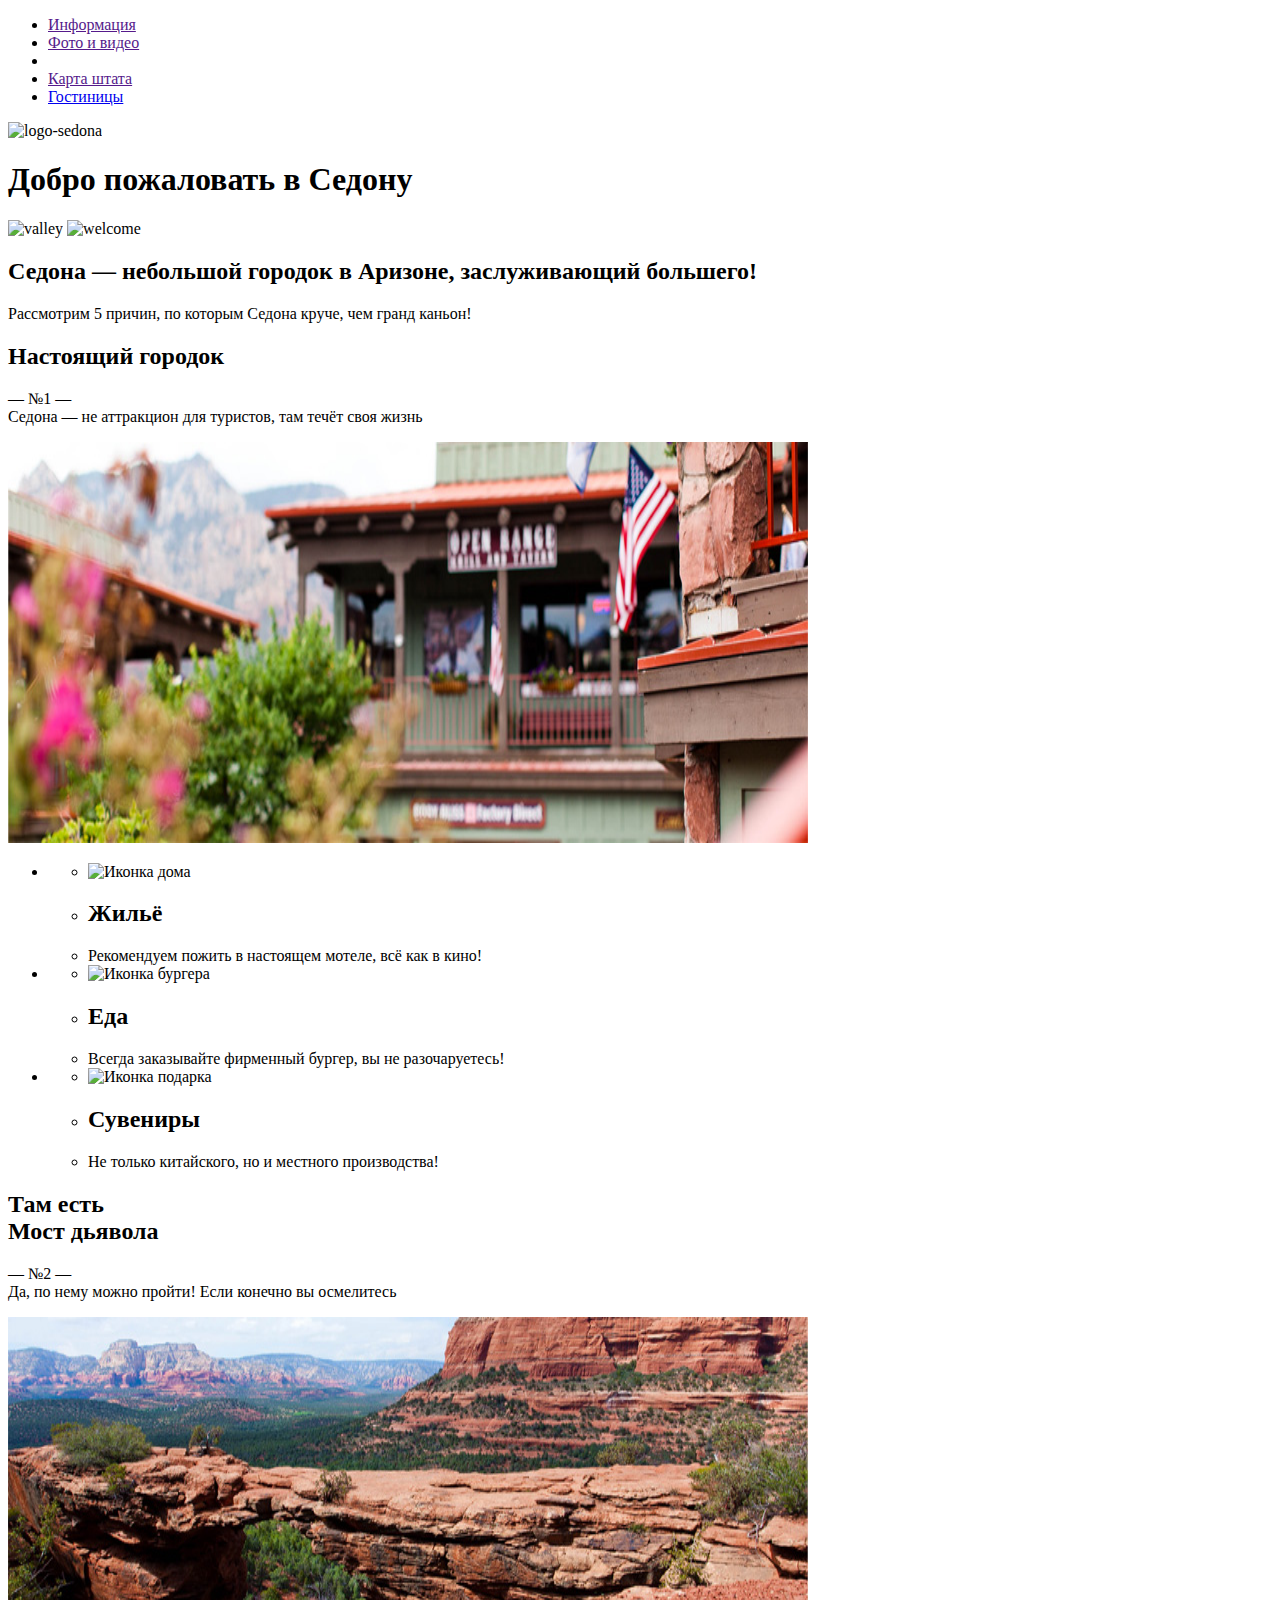
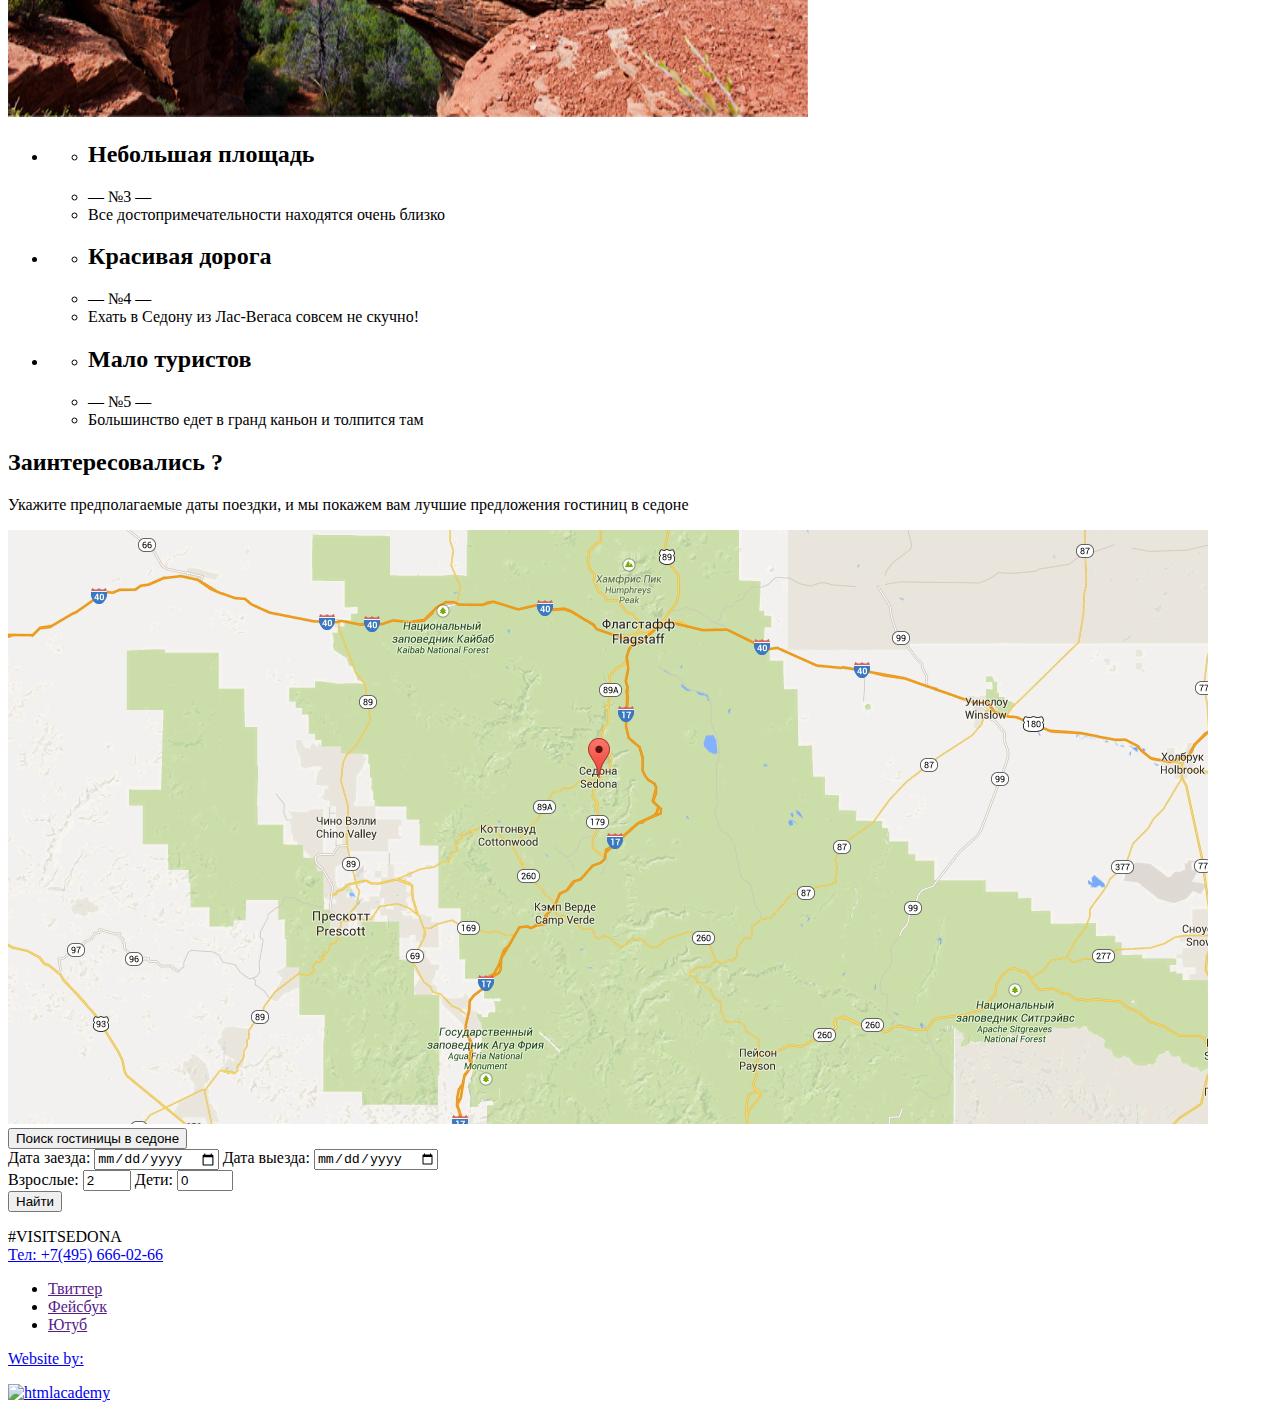
==== index.html @ b586bae4 "Update index.html" ====
<!DOCTYPE html>
<html lang="ru">

<head>
    <meta charset="utf-8">
    <link href="https://fonts.googleapis.com/css?family=PT+Sans&display=swap" rel="stylesheet">
    <title>HTML Academy: Седона</title>
</head>

<body>
    <header>
        <nav class="header-menu">
            <ul>
                <li class="menu-item" title="Главная страница"><a href="">Информация</a></li>
                <li class="menu-item" title="Обзоры гостиниц и города"><a href="">Фото и видео</a></li>
                <li class="menu-item empty-center"></li>
                <li class="menu-item" title="Посмотреть на карте"><a href="">Карта штата</a></li>
                <li class="menu-item" title="Выбрать гостиницу"><a href="hotels.html">Гостиницы</a></li>
            </ul>
            <img class="logo" src="https://via.placeholder.com/140x72" width="140" height="72" alt="logo-sedona">
        </nav>
    </header>

    <main>
        <h1 class="visually-hidden">Добро пожаловать в Седону</h1>
        <div class="block-valley">
            <img src="https://via.placeholder.com/1200x800" width="1200" height="800" alt="valley">
            <img src="https://via.placeholder.com/459x353" width="459" height="353" alt="welcome">

            <div class="causes-header">
                <h2>Седона — небольшой городок в Аризоне, заслуживающий большего!</h2>
                <p class="min-description">Рассмотрим 5 причин, по которым Седона круче, чем гранд каньон!</p>
            </div>
        </div>

        <section class="cause__first">
            <div class="block-cause">
                <h2>Настоящий городок</h2>
                <p>— №1 — <br>
                    Седона — не аттракцион для туристов, там течёт своя жизнь</p>
            </div>

            <img src="img/real-city.jpg" width="800" height="401" alt="Седона – пустынный город в американском штате Аризона вблизи Флагстаффа, окруженный скальными останцами красного цвета, каньоном с крутыми стенами и сосновыми лесами.">
            <ul class="block__little-things">
                <li>
                    <ul>
                        <li class="house-ico"><img src="https://via.placeholder.com/75x72" alt="Иконка дома"></li>
                        <li class="blt-header">
                            <h2>Жильё</h2>
                        </li>
                        <li class="tiny-grey">Рекомендуем пожить в настоящем мотеле, всё как в кино!</li>
                    </ul>
                </li>
                <li>
                    <ul>
                        <li class="burger-ico"><img src="https://via.placeholder.com/74x70" alt="Иконка бургера"></li>
                        <li class="blt-header">
                            <h2>Еда</h2>
                        </li>
                        <li class="tiny-grey">Всегда заказывайте фирменный бургер, вы не разочаруетесь!</li>
                    </ul>
                </li>
                <li>
                    <ul>
                        <li class="gift-ico"><img src="https://via.placeholder.com/64x76" alt="Иконка подарка"></li>
                        <li class="blt-header">
                            <h2>Сувениры</h2>
                        </li>
                        <li class="tiny-grey">Не только китайского, но и местного производства!</li>
                    </ul>
                </li>
            </ul>
        </section>

        <section class="cause__second">
            <div class="blt">
                <h2>Там есть<br> Мост дьявола</h2>
                <p>— №2 — <br>
                    Да, по нему можно пройти! Если конечно вы осмелитесь</p>
            </div>

            <img src="img/bridge-of-a-devil.jpg" width="800" height="400" alt="Уникальный мост над скалами сотворенный самой природой">
            <ul class="block__little-things">
                <li>
                    <ul>
                        <li>
                            <h2>Небольшая площадь</h2>
                        </li>
                        <li class="blt-header">— №3 —</li>
                        <li>Все достопримечательности находятся очень близко</li>
                    </ul>
                </li>
                <li>
                    <ul>
                        <li>
                            <h2>Красивая дорога</h2>
                        </li>
                        <li class="blt-header">— №4 —</li>
                        <li>Ехать в Седону из Лас-Вегаса совсем не скучно!</li>
                    </ul>
                </li>
                <li>
                    <ul>
                        <li>
                            <h2>Мало туристов</h2>
                        </li>
                        <li class="blt-header">— №5 —</li>
                        <li>Большинство едет в гранд каньон и толпится там</li>
                    </ul>
                </li>
            </ul>
        </section>

        <section>
            <h2>Заинтересовались ?</h2>
            <p class="min-description">Укажите предполагаемые даты поездки, и мы покажем вам лучшие предложения гостиниц в седоне</p>
            <img src="img/map.png" width="1200" height="594" alt="Седона на карте Аризоны">

            <div class="modal search-hotel">
                <button type="button" class="modal-window-button">Поиск гостиницы в седоне</button>
                <form action="hotels.html" method="get">
                    <div>
                        <label for="sign-in-date">Дата заезда:</label>
                        <input type="date" required name="sign-in-date" id="sign-in-date">
                        <label for="sign-out-date">Дата выезда:</label>
                        <input type="date" required name="sign-out-date" id="sign-out-date">
                    </div>
                    <div>
                        <label for="adult-count">Взрослые:</label>
                        <input type="number" required value="2" min="1" max="2" step="1" name="adult-count" id="adult-count">
                        <label for="child-count">Дети:</label>
                        <input type="number" value="0" min="0" max="10" step="1" name="child-count" id="child-count">
                    </div>
                    <input class="search-button" type="submit" value="Найти">
                </form>
            </div>
        </section>
    </main>

    <footer>
        <p class="contacts">
            #VISITSEDONA <br>
            <a href="tel:+74956660266">Тел: +7(495) 666-02-66</a>
        </p>

        <div class="social">
            <ul>
                <li class="social-icon"><a href="">Твиттер</a></li>
                <li class="social-icon"><a href="">Фейсбук</a></li>
                <li class="social-icon"><a href="">Ютуб</a></li>
            </ul>
        </div>

        <div class="copyright">
            <a href="https://htmlacademy.ru">
                <p>Website by:</p>
                <img class="logo-htmlacademy" src="https://via.placeholder.com/115x41" width="115" height="41" alt="htmlacademy">
            </a>
        </div>
    </footer>
</body>

</html>
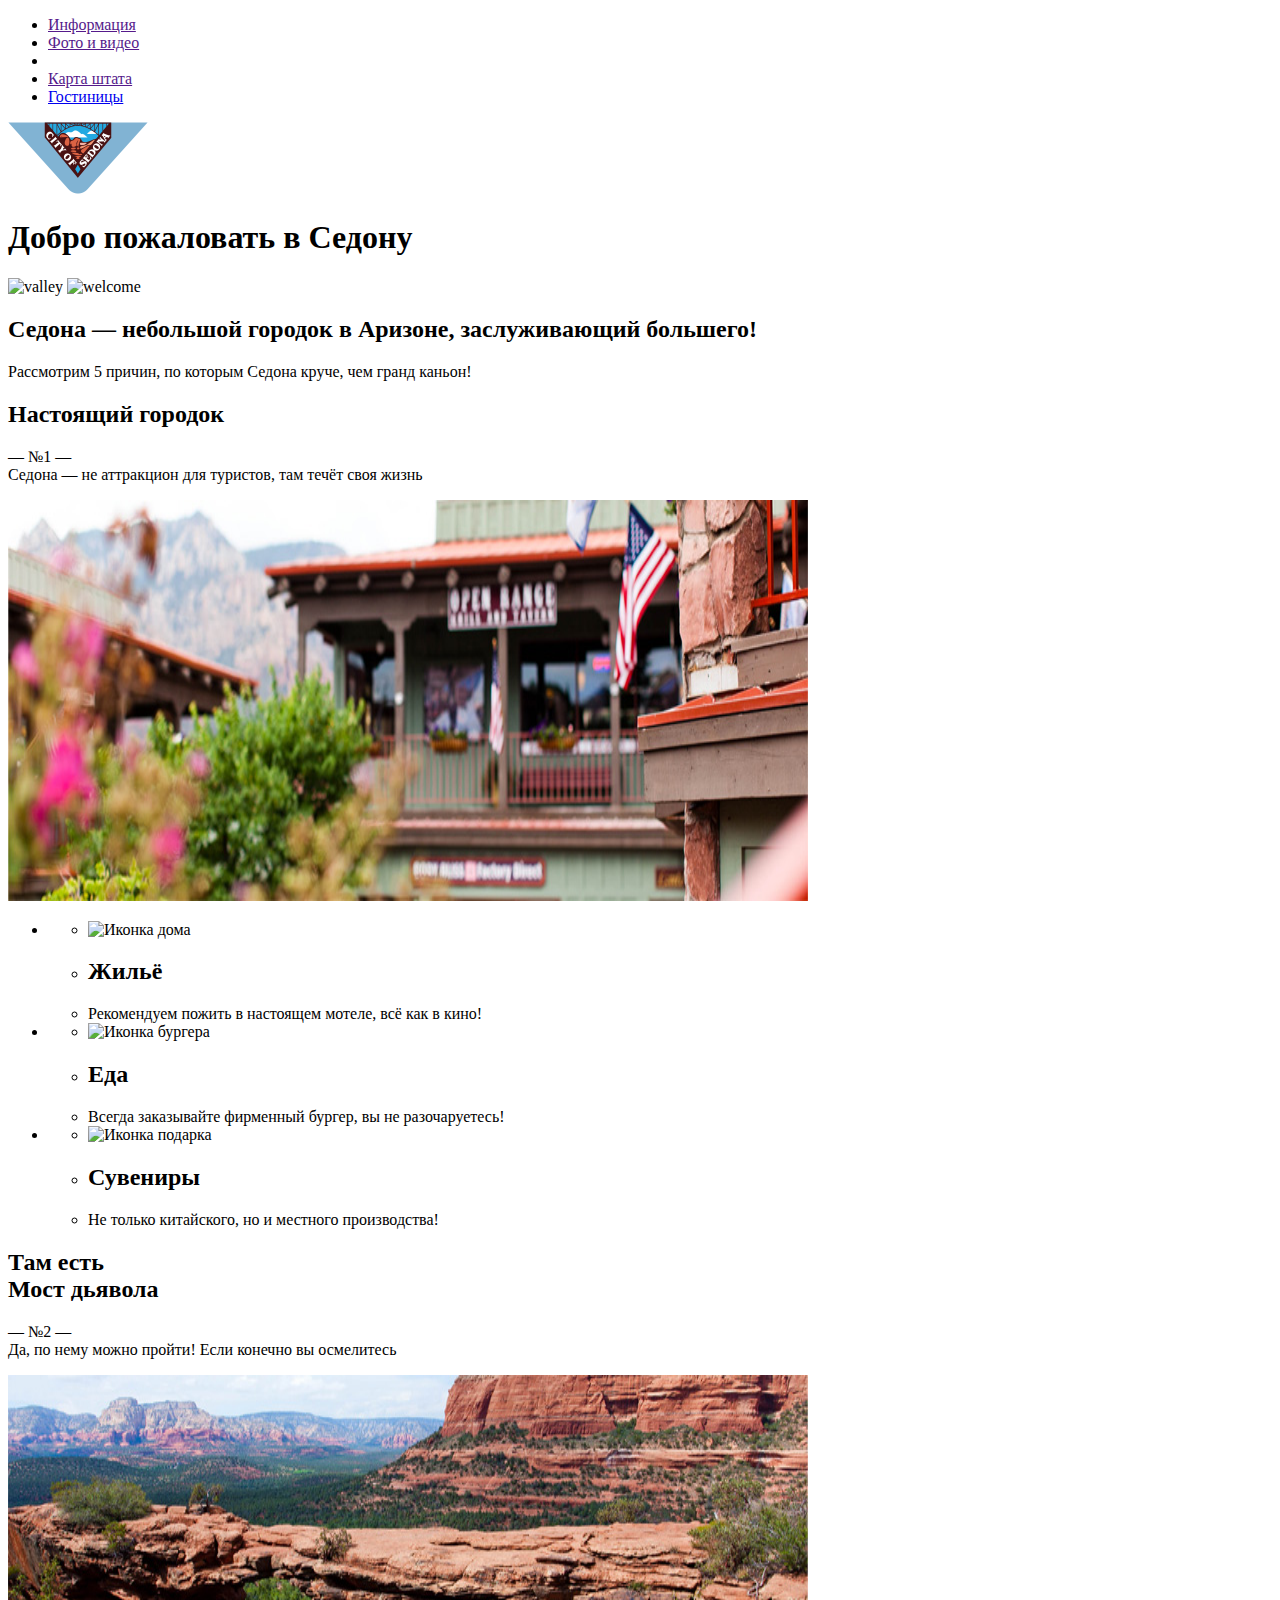
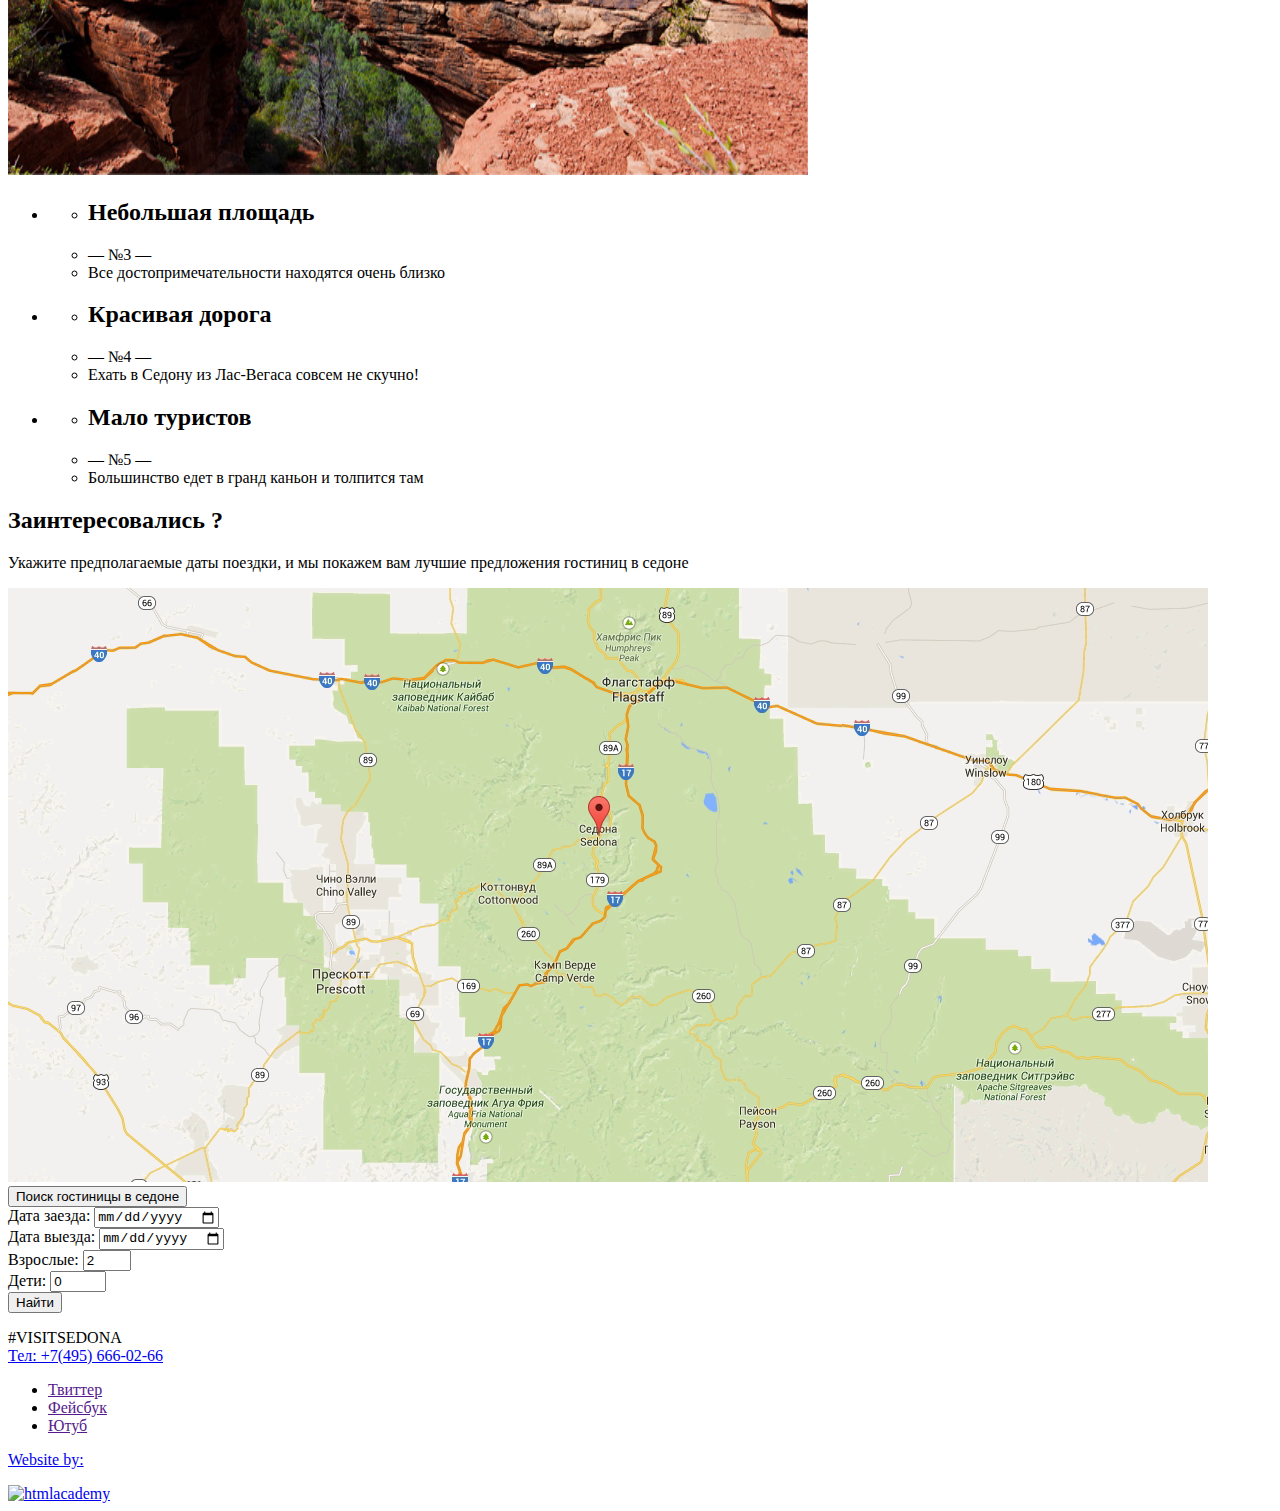
==== commit 91dced7a: "2" ====
--- a/index.html
+++ b/index.html
@@ -9,15 +9,15 @@
 
 <body>
     <header>
-        <nav class="header-menu">
-            <ul>
+        <nav class="top-menu">
+            <ul class="top-menu__items">
                 <li class="menu-item" title="Главная страница"><a href="">Информация</a></li>
                 <li class="menu-item" title="Обзоры гостиниц и города"><a href="">Фото и видео</a></li>
                 <li class="menu-item empty-center"></li>
                 <li class="menu-item" title="Посмотреть на карте"><a href="">Карта штата</a></li>
                 <li class="menu-item" title="Выбрать гостиницу"><a href="hotels.html">Гостиницы</a></li>
             </ul>
-            <img class="logo" src="https://via.placeholder.com/140x72" width="140" height="72" alt="logo-sedona">
+            <img class="logo" src="img/logo.png" width="140" height="72" alt="logo-sedona">
         </nav>
     </header>
 
@@ -28,7 +28,7 @@
             <img src="https://via.placeholder.com/459x353" width="459" height="353" alt="welcome">
 
             <div class="causes-header">
-                <h2>Седона — небольшой городок в Аризоне, заслуживающий большего!</h2>
+                <h2 class="blt-header">Седона — небольшой городок в Аризоне, заслуживающий большего!</h2>
                 <p class="min-description">Рассмотрим 5 причин, по которым Седона круче, чем гранд каньон!</p>
             </div>
         </div>
@@ -38,74 +38,74 @@
                 <h2>Настоящий городок</h2>
                 <p>— №1 — <br>
                     Седона — не аттракцион для туристов, там течёт своя жизнь</p>
+                <img src="img/real-city.jpg" width="800" height="401" alt="Седона – пустынный город в американском штате Аризона вблизи Флагстаффа, окруженный скальными останцами красного цвета, каньоном с крутыми стенами и сосновыми лесами.">
             </div>
 
-            <img src="img/real-city.jpg" width="800" height="401" alt="Седона – пустынный город в американском штате Аризона вблизи Флагстаффа, окруженный скальными останцами красного цвета, каньоном с крутыми стенами и сосновыми лесами.">
             <ul class="block__little-things">
-                <li>
-                    <ul>
+                <li class="little-things-wrap">
+                    <ul class="little-things-item">
                         <li class="house-ico"><img src="https://via.placeholder.com/75x72" alt="Иконка дома"></li>
-                        <li class="blt-header">
-                            <h2>Жильё</h2>
+                        <li class="little-things-header">
+                            <h2 class="blt-header">Жильё</h2>
                         </li>
-                        <li class="tiny-grey">Рекомендуем пожить в настоящем мотеле, всё как в кино!</li>
+                        <li class="min-description">Рекомендуем пожить в настоящем мотеле, всё как в кино!</li>
                     </ul>
                 </li>
-                <li>
-                    <ul>
+                <li class="little-things-wrap">
+                    <ul class="little-things-item">
                         <li class="burger-ico"><img src="https://via.placeholder.com/74x70" alt="Иконка бургера"></li>
-                        <li class="blt-header">
-                            <h2>Еда</h2>
+                        <li class="little-things-header">
+                            <h2 class="blt-header">Еда</h2>
                         </li>
-                        <li class="tiny-grey">Всегда заказывайте фирменный бургер, вы не разочаруетесь!</li>
+                        <li class="min-description">Всегда заказывайте фирменный бургер, вы не разочаруетесь!</li>
                     </ul>
                 </li>
-                <li>
-                    <ul>
+                <li class="little-things-wrap">
+                    <ul class="little-things-item">
                         <li class="gift-ico"><img src="https://via.placeholder.com/64x76" alt="Иконка подарка"></li>
-                        <li class="blt-header">
-                            <h2>Сувениры</h2>
+                        <li class="little-things-header">
+                            <h2 class="blt-header">Сувениры</h2>
                         </li>
-                        <li class="tiny-grey">Не только китайского, но и местного производства!</li>
+                        <li class="min-description">Не только китайского, но и местного производства!</li>
                     </ul>
                 </li>
             </ul>
         </section>
 
         <section class="cause__second">
-            <div class="blt">
+            <div class="block-cause">
                 <h2>Там есть<br> Мост дьявола</h2>
                 <p>— №2 — <br>
                     Да, по нему можно пройти! Если конечно вы осмелитесь</p>
+                <img src="img/bridge-of-a-devil.jpg" width="800" height="400" alt="Уникальный мост над скалами сотворенный самой природой">
             </div>
 
-            <img src="img/bridge-of-a-devil.jpg" width="800" height="400" alt="Уникальный мост над скалами сотворенный самой природой">
             <ul class="block__little-things">
-                <li>
-                    <ul>
-                        <li>
-                            <h2>Небольшая площадь</h2>
+                <li class="little-things-wrap">
+                    <ul class="little-things-item">
+                        <li class="little-things-header">
+                            <h2 class="blt-header">Небольшая площадь</h2>
                         </li>
-                        <li class="blt-header">— №3 —</li>
-                        <li>Все достопримечательности находятся очень близко</li>
+                        <li class="min-description">— №3 —</li>
+                        <li class="min-description">Все достопримечательности находятся очень близко</li>
                     </ul>
                 </li>
-                <li>
-                    <ul>
-                        <li>
-                            <h2>Красивая дорога</h2>
+                <li class="little-things-wrap">
+                    <ul class="little-things-item">
+                        <li class="little-things-header">
+                            <h2 class="blt-header">Красивая дорога</h2>
                         </li>
-                        <li class="blt-header">— №4 —</li>
-                        <li>Ехать в Седону из Лас-Вегаса совсем не скучно!</li>
+                        <li class="min-description">— №4 —</li>
+                        <li class="min-description">Ехать в Седону из Лас-Вегаса совсем не скучно!</li>
                     </ul>
                 </li>
-                <li>
-                    <ul>
-                        <li>
-                            <h2>Мало туристов</h2>
+                <li class="little-things-wrap">
+                    <ul class="little-things-item">
+                        <li class="little-things-header">
+                            <h2 class="blt-header">Мало туристов</h2>
                         </li>
-                        <li class="blt-header">— №5 —</li>
-                        <li>Большинство едет в гранд каньон и толпится там</li>
+                        <li class="min-description">— №5 —</li>
+                        <li class="min-description">Большинство едет в гранд каньон и толпится там</li>
                     </ul>
                 </li>
             </ul>
@@ -119,19 +119,27 @@
             <div class="modal search-hotel">
                 <button type="button" class="modal-window-button">Поиск гостиницы в седоне</button>
                 <form action="hotels.html" method="get">
-                    <div>
-                        <label for="sign-in-date">Дата заезда:</label>
-                        <input type="date" required name="sign-in-date" id="sign-in-date">
-                        <label for="sign-out-date">Дата выезда:</label>
-                        <input type="date" required name="sign-out-date" id="sign-out-date">
+                    <div class="date">
+                        <div class="date__sign-in">
+                            <label for="sign-in-date">Дата заезда:</label>
+                            <input type="date" required name="sign-in-date" id="sign-in-date">
+                        </div>
+                        <div class="date__sign-out">
+                            <label for="sign-out-date">Дата выезда:</label>
+                            <input type="date" required name="sign-out-date" id="sign-out-date">
+                        </div>
                     </div>
-                    <div>
-                        <label for="adult-count">Взрослые:</label>
-                        <input type="number" required value="2" min="1" max="2" step="1" name="adult-count" id="adult-count">
-                        <label for="child-count">Дети:</label>
-                        <input type="number" value="0" min="0" max="10" step="1" name="child-count" id="child-count">
+                    <div class="count-person">
+                        <div class="person__adult">
+                            <label for="adult-count">Взрослые:</label>
+                            <input type="number" required value="2" min="1" max="2" step="1" name="adult-count" id="adult-count">
+                        </div>
+                        <div class="person__child">
+                            <label for="child-count">Дети:</label>
+                            <input type="number" value="0" min="0" max="10" step="1" name="child-count" id="child-count">
+                        </div>
                     </div>
-                    <input class="search-button" type="submit" value="Найти">
+                    <button class="search-button" type="submit">Найти</button>
                 </form>
             </div>
         </section>
@@ -144,7 +152,7 @@
         </p>
 
         <div class="social">
-            <ul>
+            <ul class="social-wrap">
                 <li class="social-icon"><a href="">Твиттер</a></li>
                 <li class="social-icon"><a href="">Фейсбук</a></li>
                 <li class="social-icon"><a href="">Ютуб</a></li>
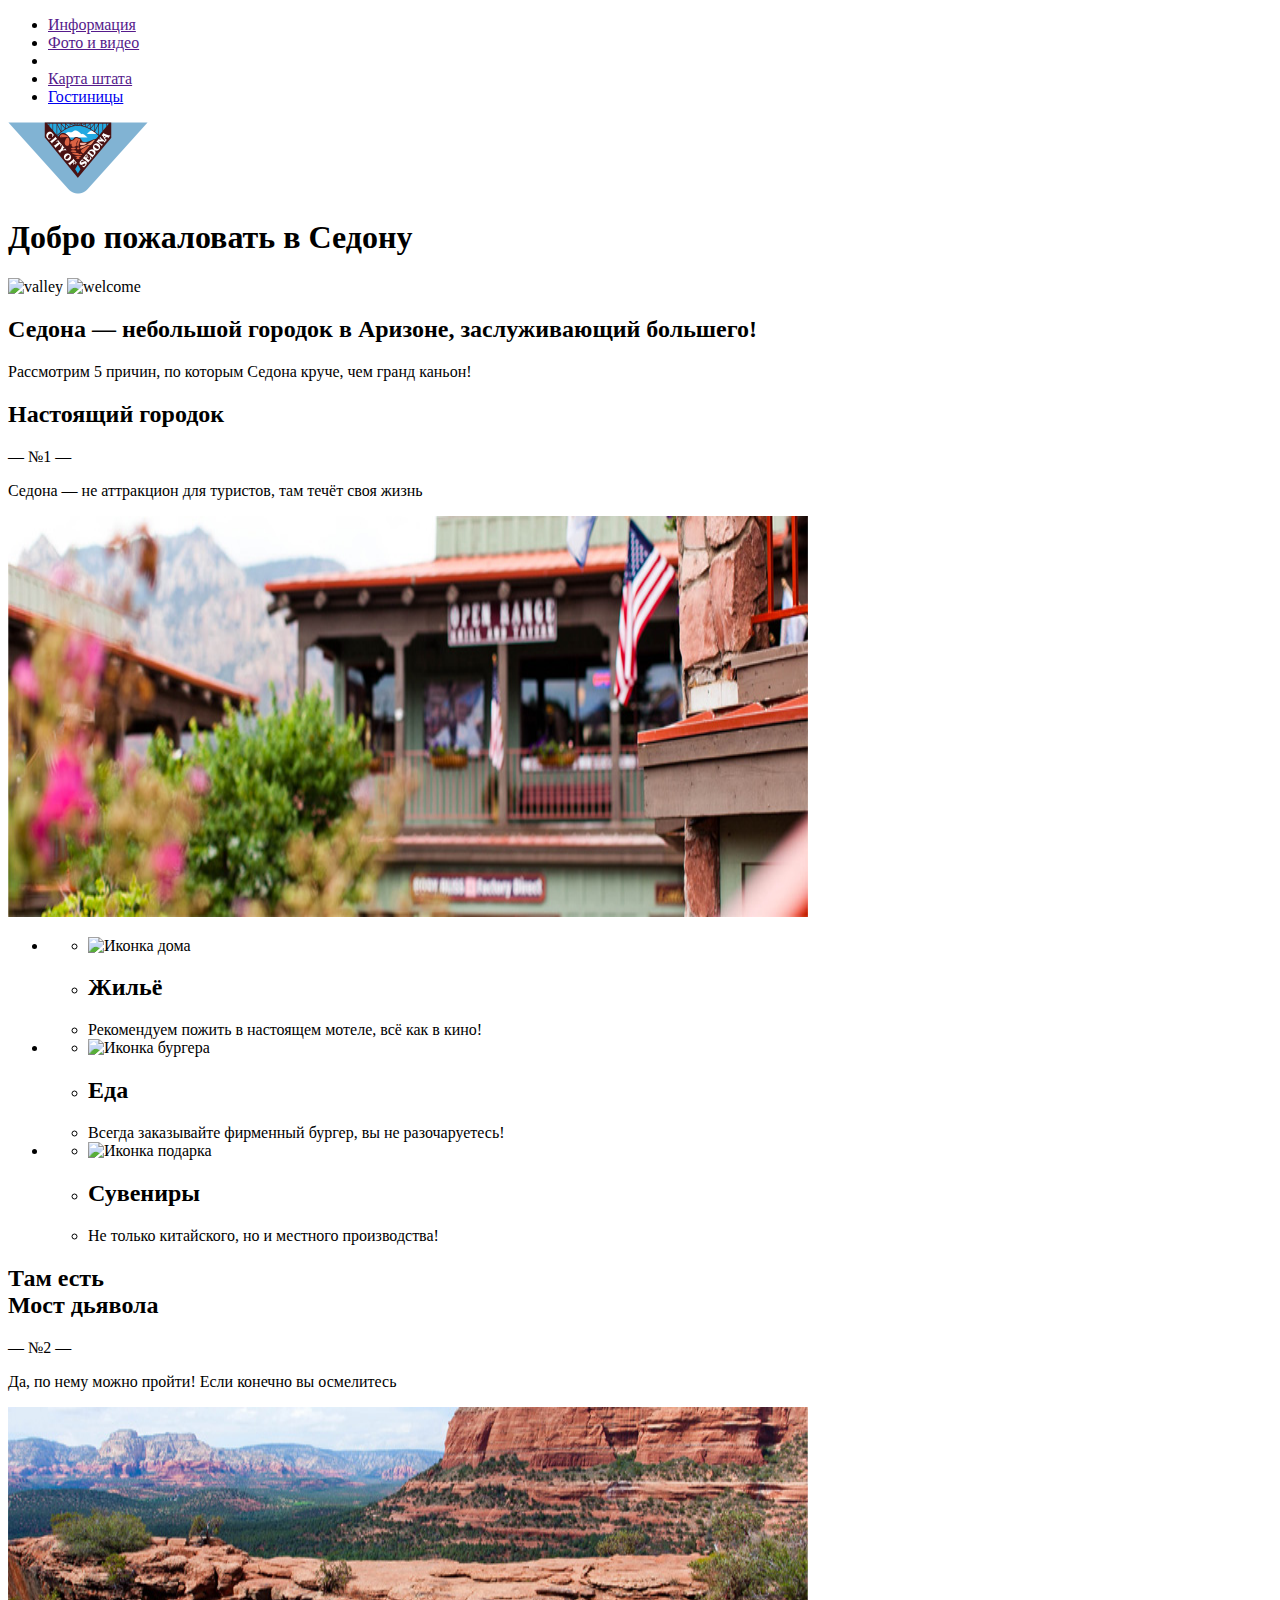
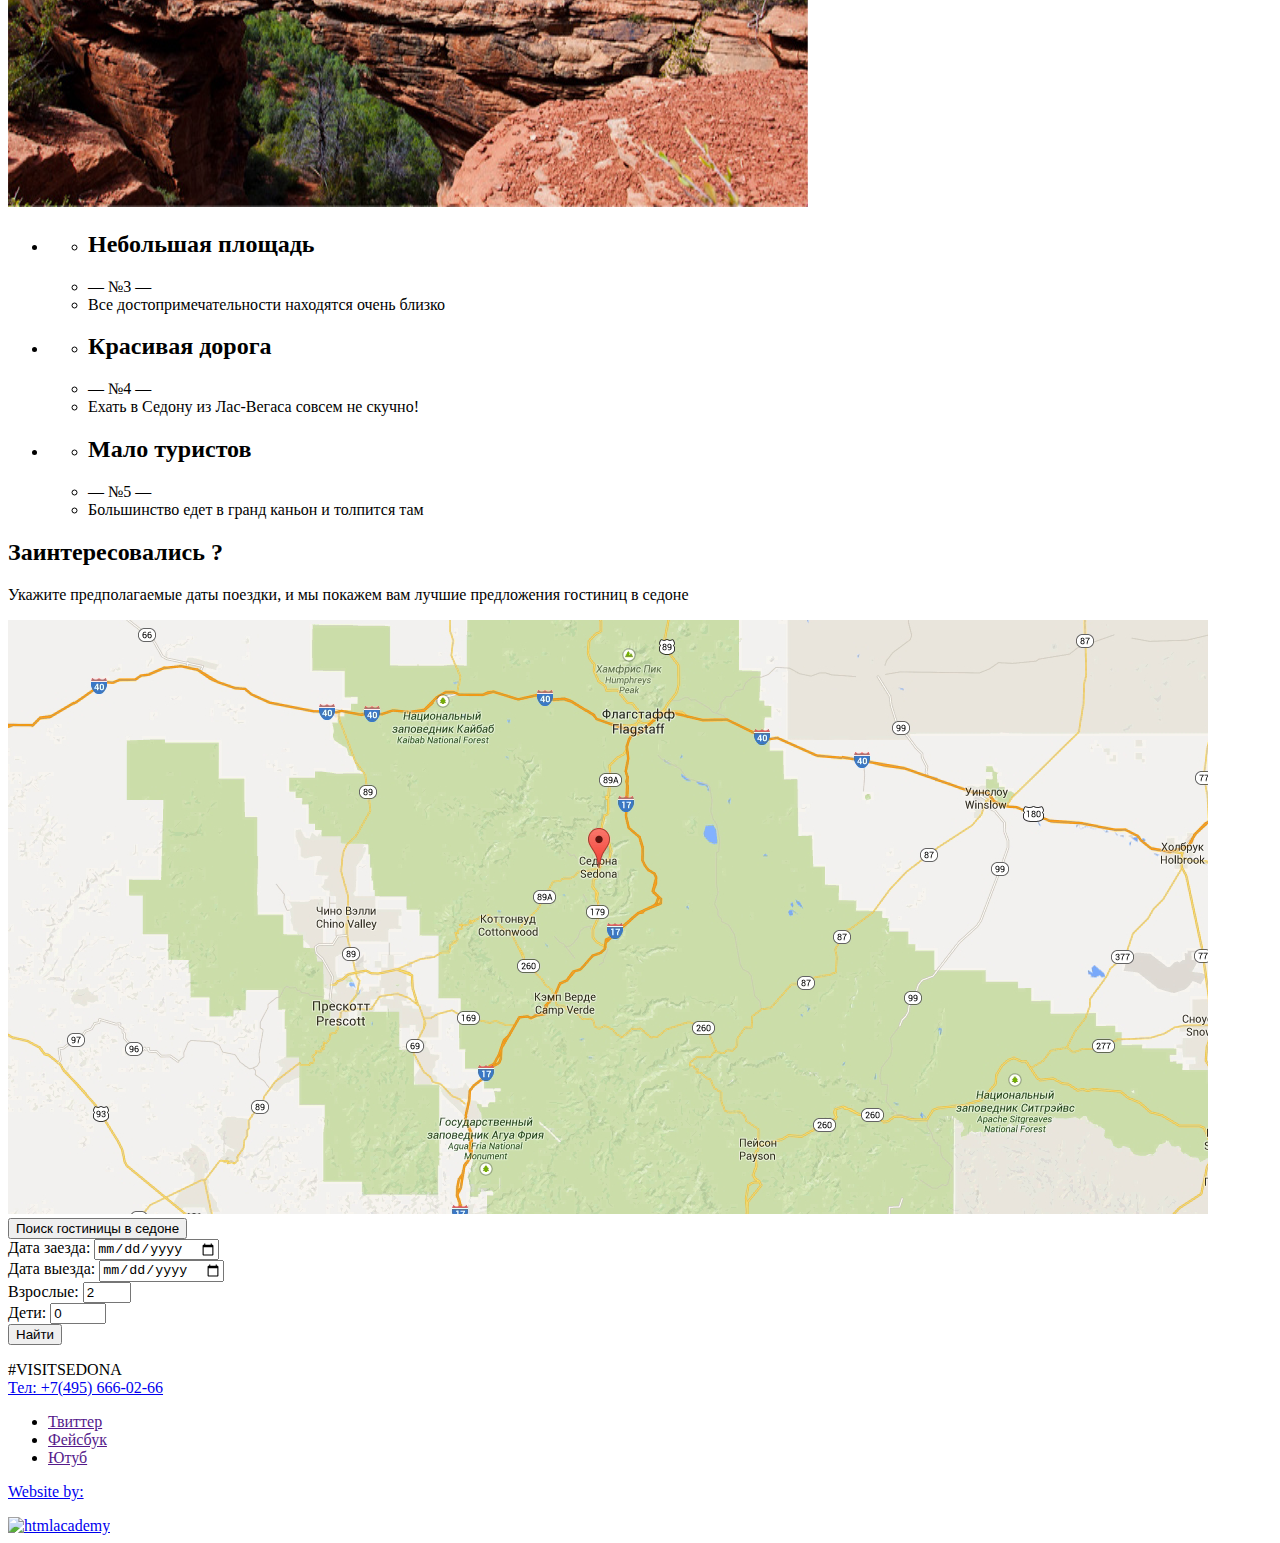
==== commit b88ceee8: "Update index.html" ====
--- a/index.html
+++ b/index.html
@@ -36,8 +36,8 @@
         <section class="cause__first">
             <div class="block-cause">
                 <h2>Настоящий городок</h2>
-                <p>— №1 — <br>
-                    Седона — не аттракцион для туристов, там течёт своя жизнь</p>
+                <span>— №1 —</span>
+                <p>Седона — не аттракцион для туристов, там течёт своя жизнь</p>
                 <img src="img/real-city.jpg" width="800" height="401" alt="Седона – пустынный город в американском штате Аризона вблизи Флагстаффа, окруженный скальными останцами красного цвета, каньоном с крутыми стенами и сосновыми лесами.">
             </div>
 
@@ -75,8 +75,8 @@
         <section class="cause__second">
             <div class="block-cause">
                 <h2>Там есть<br> Мост дьявола</h2>
-                <p>— №2 — <br>
-                    Да, по нему можно пройти! Если конечно вы осмелитесь</p>
+                <span>— №2 —</span>
+                <p>Да, по нему можно пройти! Если конечно вы осмелитесь</p>
                 <img src="img/bridge-of-a-devil.jpg" width="800" height="400" alt="Уникальный мост над скалами сотворенный самой природой">
             </div>
 
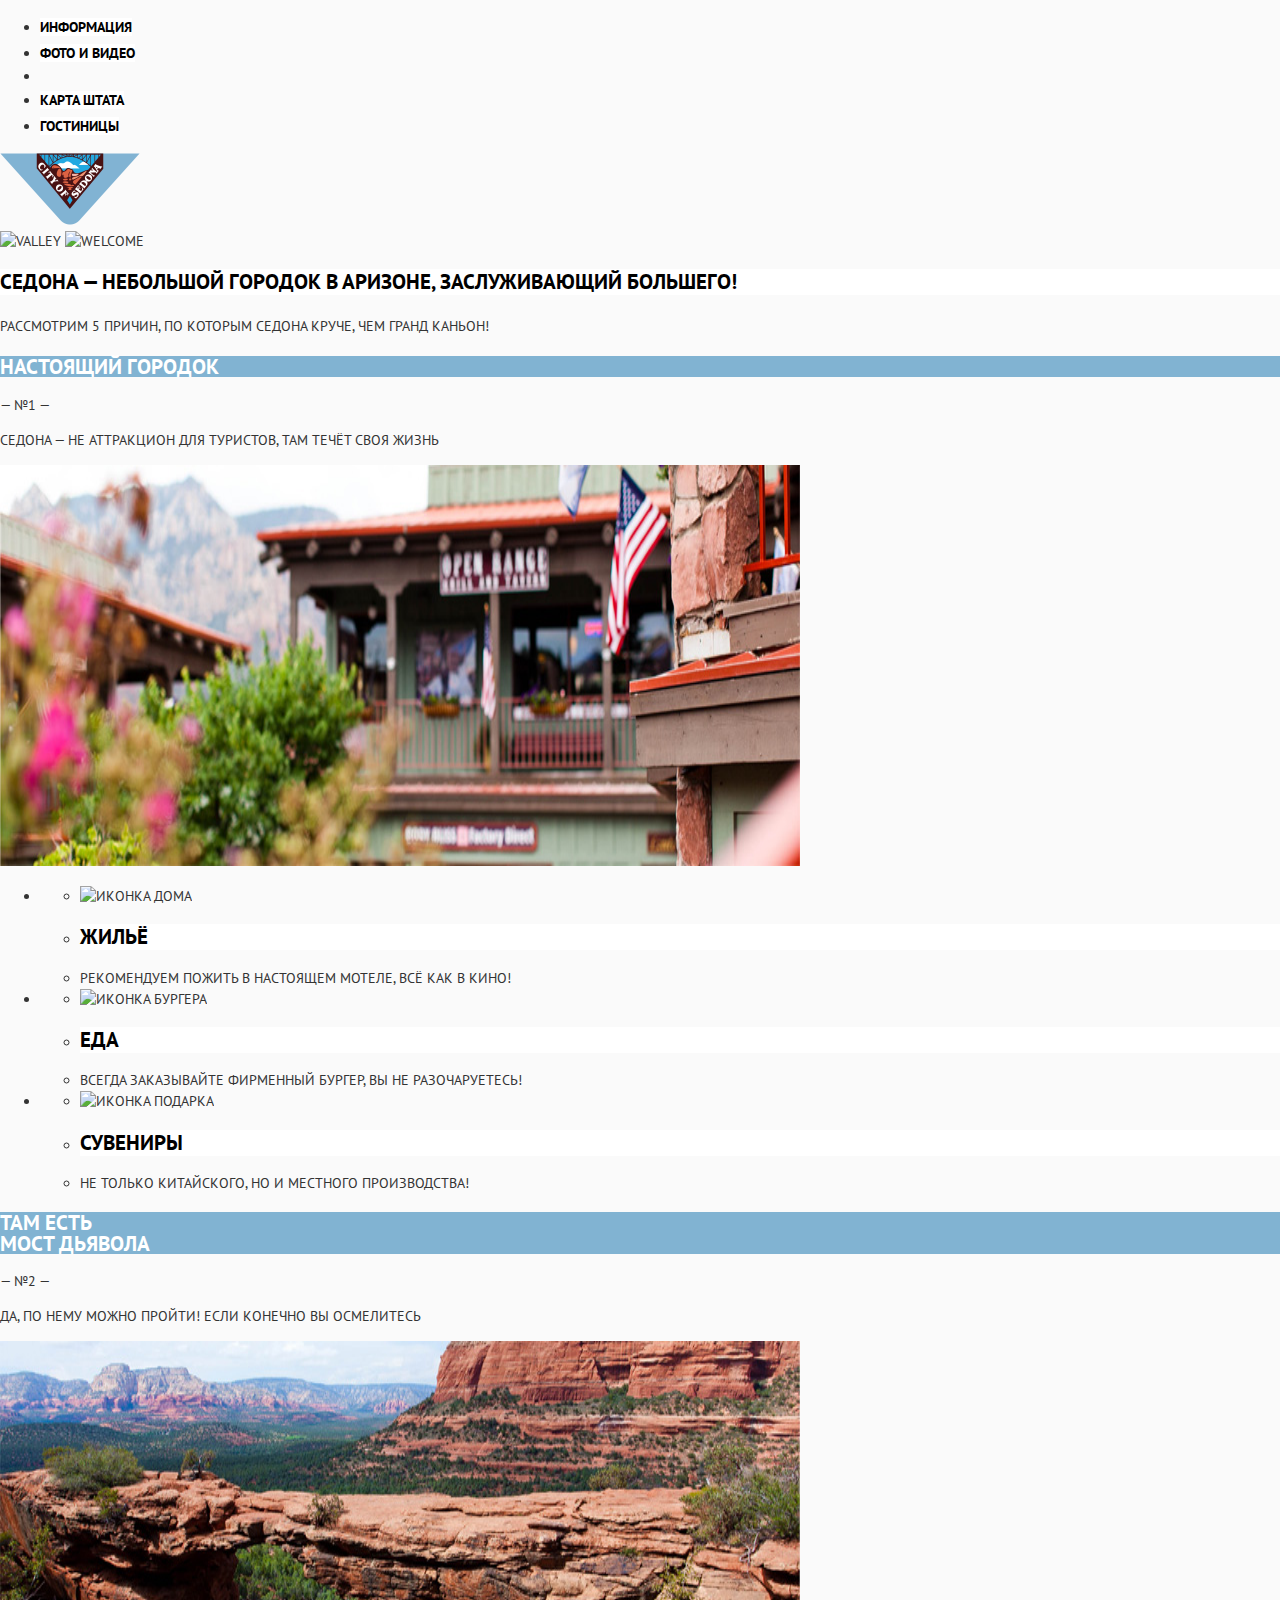
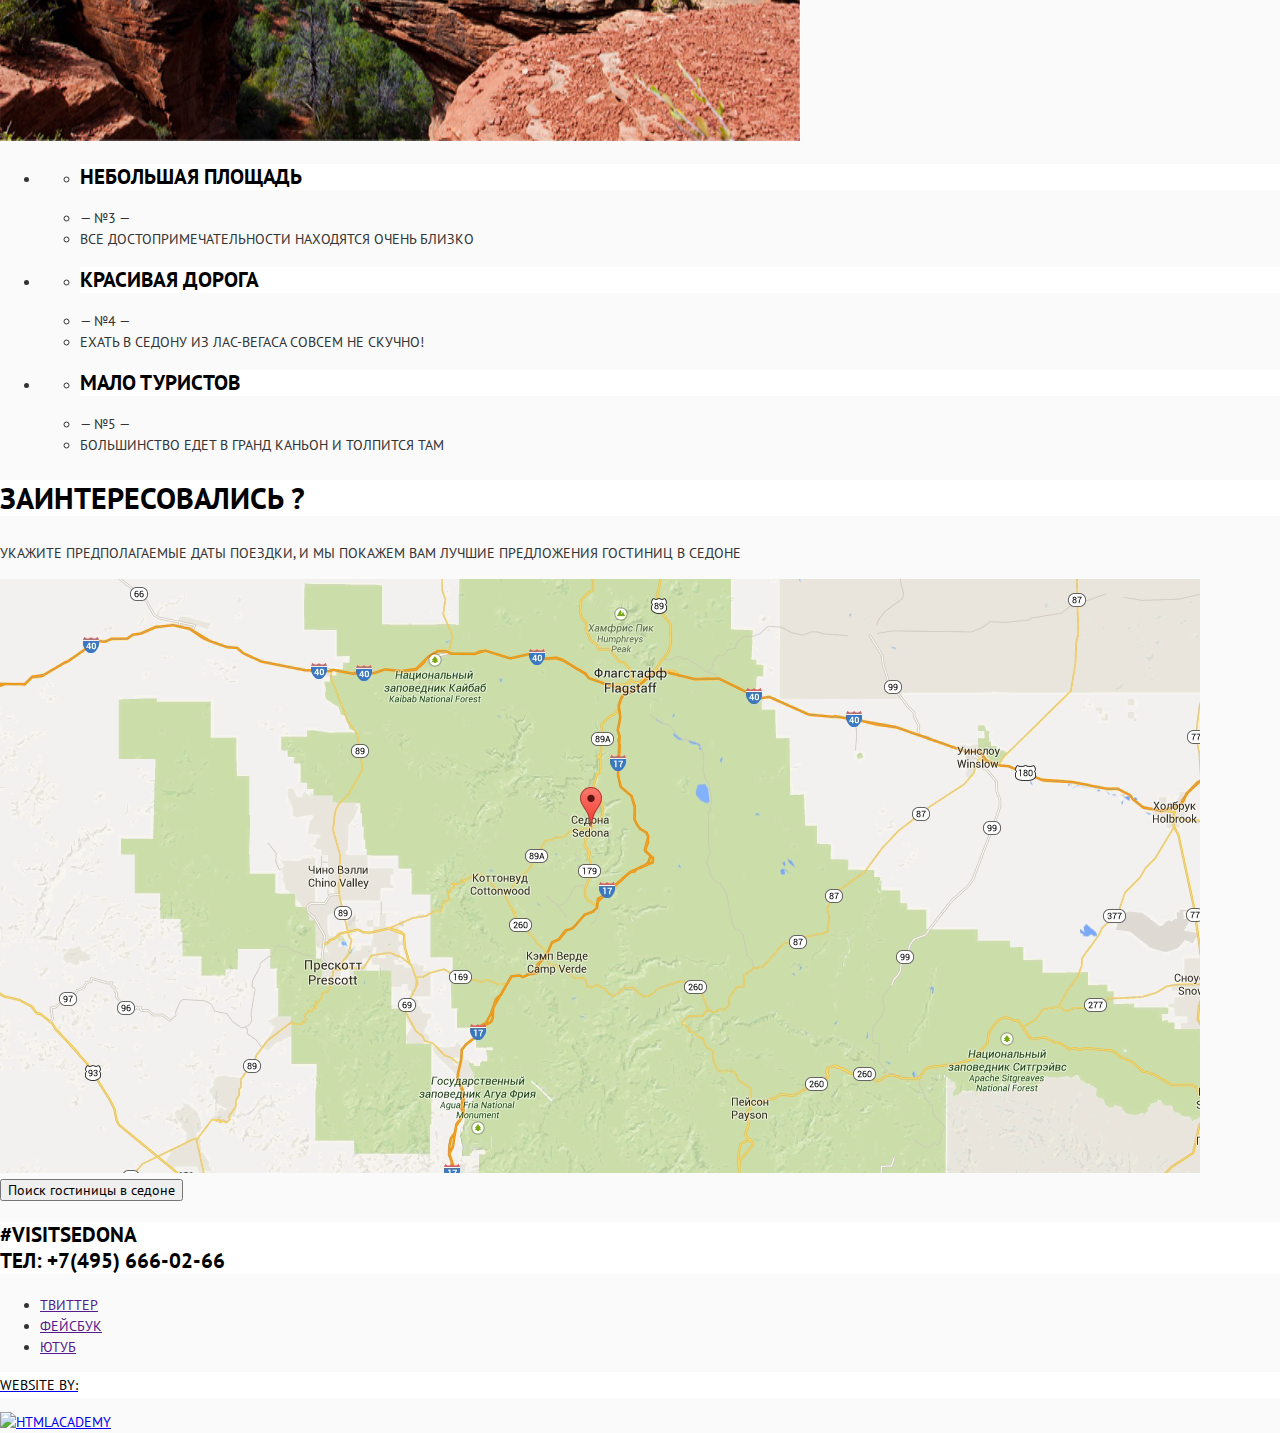
==== commit 8955d69b: "123" ====
--- a/index.html
+++ b/index.html
@@ -3,7 +3,9 @@
 
 <head>
     <meta charset="utf-8">
-    <link href="https://fonts.googleapis.com/css?family=PT+Sans&display=swap" rel="stylesheet">
+    <link rel="stylesheet" href="css/normalize.css">
+    <link rel="stylesheet" href="css/style.css">
+    <link href="https://fonts.googleapis.com/css?family=PT+Sans:400,700&display=swap&subset=cyrillic" rel="stylesheet">
     <title>HTML Academy: Седона</title>
 </head>
 
@@ -112,13 +114,13 @@
         </section>
 
         <section>
-            <h2>Заинтересовались ?</h2>
-            <p class="min-description">Укажите предполагаемые даты поездки, и мы покажем вам лучшие предложения гостиниц в седоне</p>
+            <h2 class="offer">Заинтересовались ?</h2>
+            <p class="offer-description">Укажите предполагаемые даты поездки, и мы покажем вам лучшие предложения гостиниц в седоне</p>
             <img src="img/map.png" width="1200" height="594" alt="Седона на карте Аризоны">
 
             <div class="modal search-hotel">
                 <button type="button" class="modal-window-button">Поиск гостиницы в седоне</button>
-                <form action="hotels.html" method="get">
+                <form class="visually-hidden" action="hotels.html" method="get">
                     <div class="date">
                         <div class="date__sign-in">
                             <label for="sign-in-date">Дата заезда:</label>
--- a/css/style.css
+++ b/css/style.css
@@ -0,0 +1,159 @@
+html {
+    background: ;
+    background-color: #fafafa;
+    color: #333333;
+    text-transform: uppercase;
+    font-weight: 400;
+    font-size: 14px;
+    font-family: 'PT Sans', sans-serif;
+    line-height: 21px;
+}
+
+.visually-hidden {
+    display: none;
+}
+
+/*----------------кнопки на странице hotel--------------------*/
+.button-more {
+    padding: 7px 17px;
+    background-color: #81b3d2;
+    color: #ffffff;
+    text-decoration: none;
+    font-weight: 700;
+}
+
+.button-reserve {
+    padding: 8px 17px;
+    border: none;
+    background-color: #766357;
+    color: #ffffff;
+    text-transform: uppercase;
+    font-weight: 700;
+    cursor: pointer;
+}
+
+.button-reserve:focus {
+    outline: none;
+}
+
+/*иконки сортироки up-down*/
+.arrow {
+    border: none;
+    background-color: transparent;
+    cursor: pointer;
+}
+
+.arrow:focus {
+    outline: none;
+}
+
+.rating-text {
+    display: inline-block;
+    padding: 6px 14px;
+    background-color: #f2f2f2;
+    color: #666666;
+}
+
+.star {
+    display: inline-block;
+    padding: 5px;
+    width: 18px;
+    height: 17px;
+}
+/*---------------------top menu--------------------*/
+.menu-item a {
+    background-color: #ffffff;
+    color: #000000;
+    text-decoration: none;
+    font-weight: 700;
+    line-height: 26px;
+}
+/*-------------------форма с настройкой поиска-------------------------*/
+.options {
+    background-color: #81b3d2;
+    color: #ffffff;
+}
+
+.options h3 {
+    font-weight: 700;
+    font-size: 16px;
+}
+
+/*--------------------hotels.html found block--------------------*/
+.result {
+    background-color: #ffffff;
+    font-weight: 400;
+    font-size: 12px;
+    line-height: 18px;
+}
+
+.result b {
+    color: #000000;
+}
+
+.result .current-sort {
+    color: #81b3d2;
+}
+
+.result .type-sort a {
+    border-bottom: 1px dotted #81b3d2;
+    color: rgba(0, 0, 0, 0.3);
+    text-decoration: none;
+}
+
+.result li {
+    display: inline-block;
+}
+
+/*------------Black Bold Header---------------*/
+.blt-header {
+    background-color: #ffffff;
+    color: #000000;
+    font-weight: 700;
+    font-size: 21px;
+    line-height: 26px;
+}
+
+.causes-header .min-description {
+    line-height: 26px;
+}
+
+/*----------------Blue block with white text--------------------*/
+.block-cause h2 {
+    background-color: #81b3d2;
+    color: #ffffff;
+    font-size: 21px;
+}
+
+/*-----------------offer--------------------*/
+.offer {
+    background-color: #ffffff;
+    color: #000000;
+    font-weight: 700;
+    font-size: 30px;
+    line-height: 36px;
+}
+
+.offer-description {
+    line-height: 24px;
+}
+
+/*---------------footer------------------*/
+.contacts {
+    background-color: #ffffff;
+    color: #000000;
+    font-weight: 700;
+    font-size: 21px;
+    line-height: 26px;
+}
+
+.contacts a {
+    color: #000000;
+    text-decoration: none;
+}
+
+.copyright p {
+    background-color: #ffffff;
+    color: #000000;
+    line-height: 26px;
+}
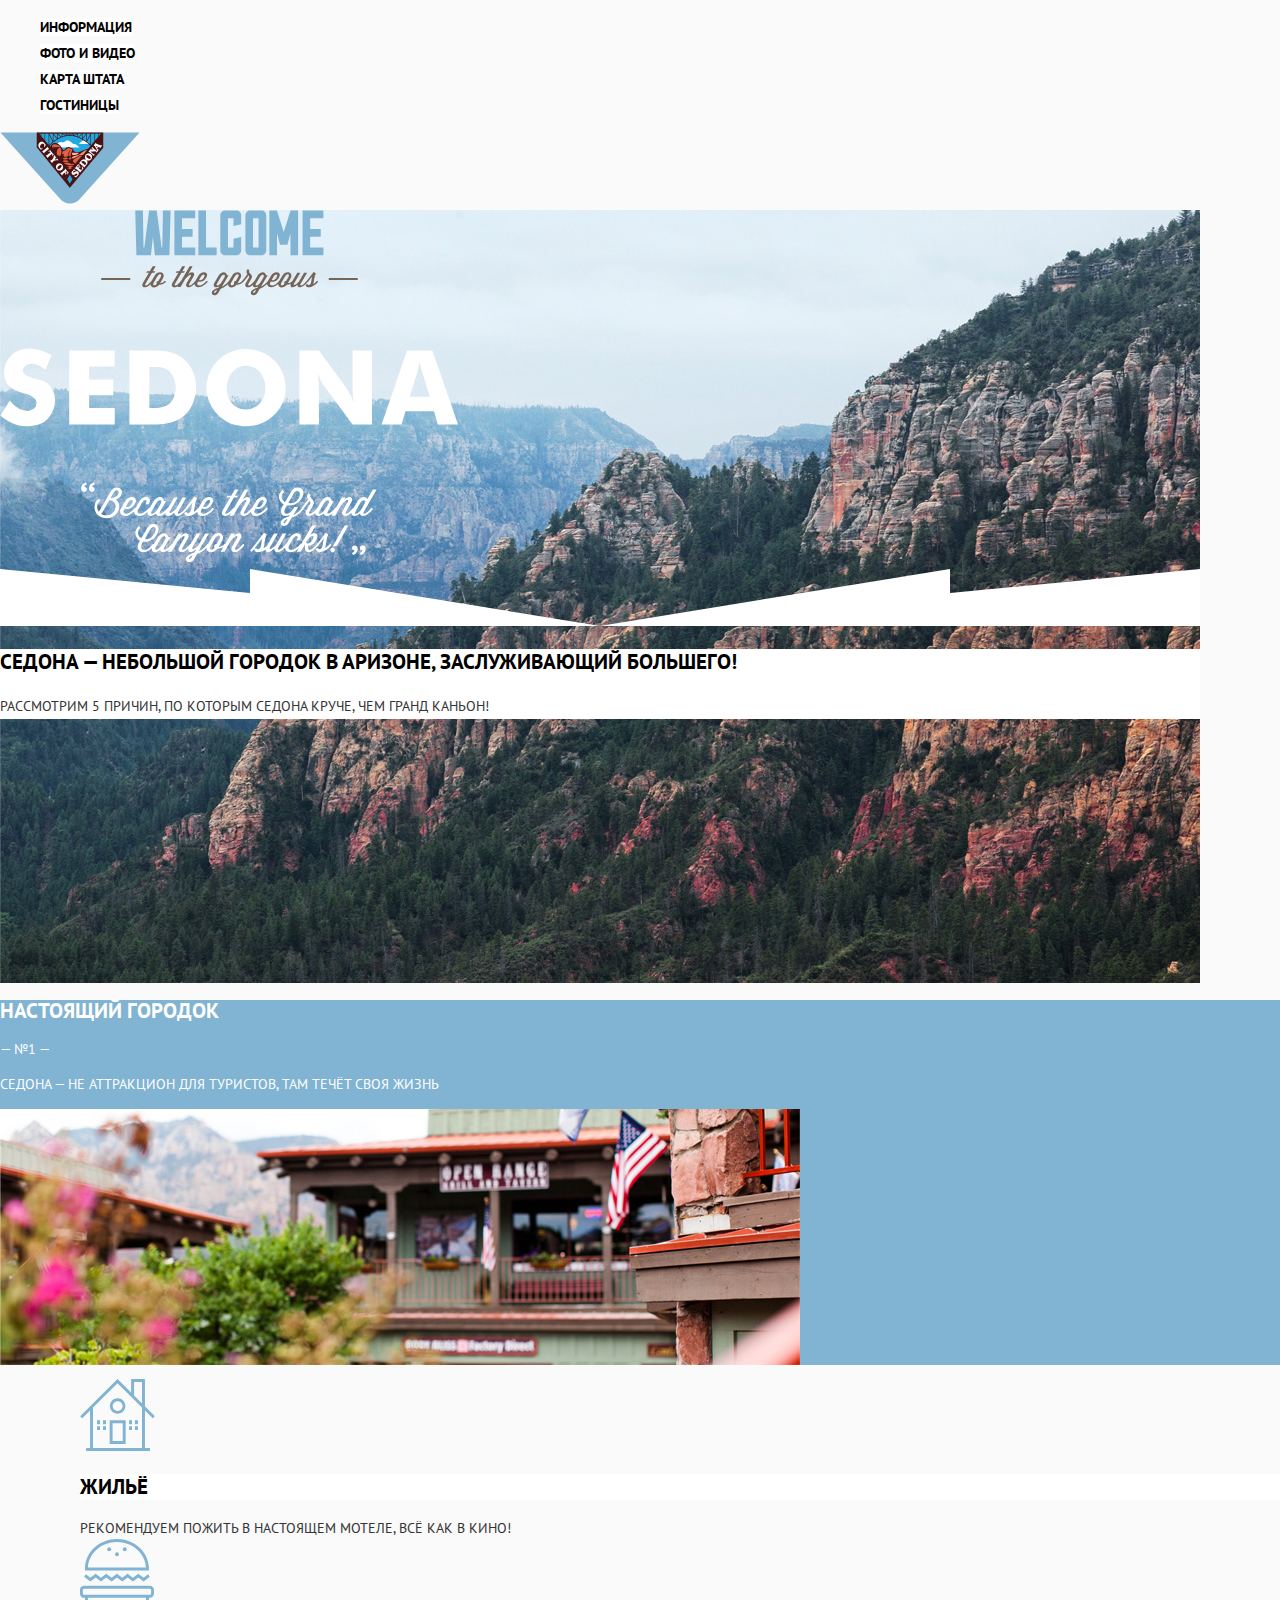
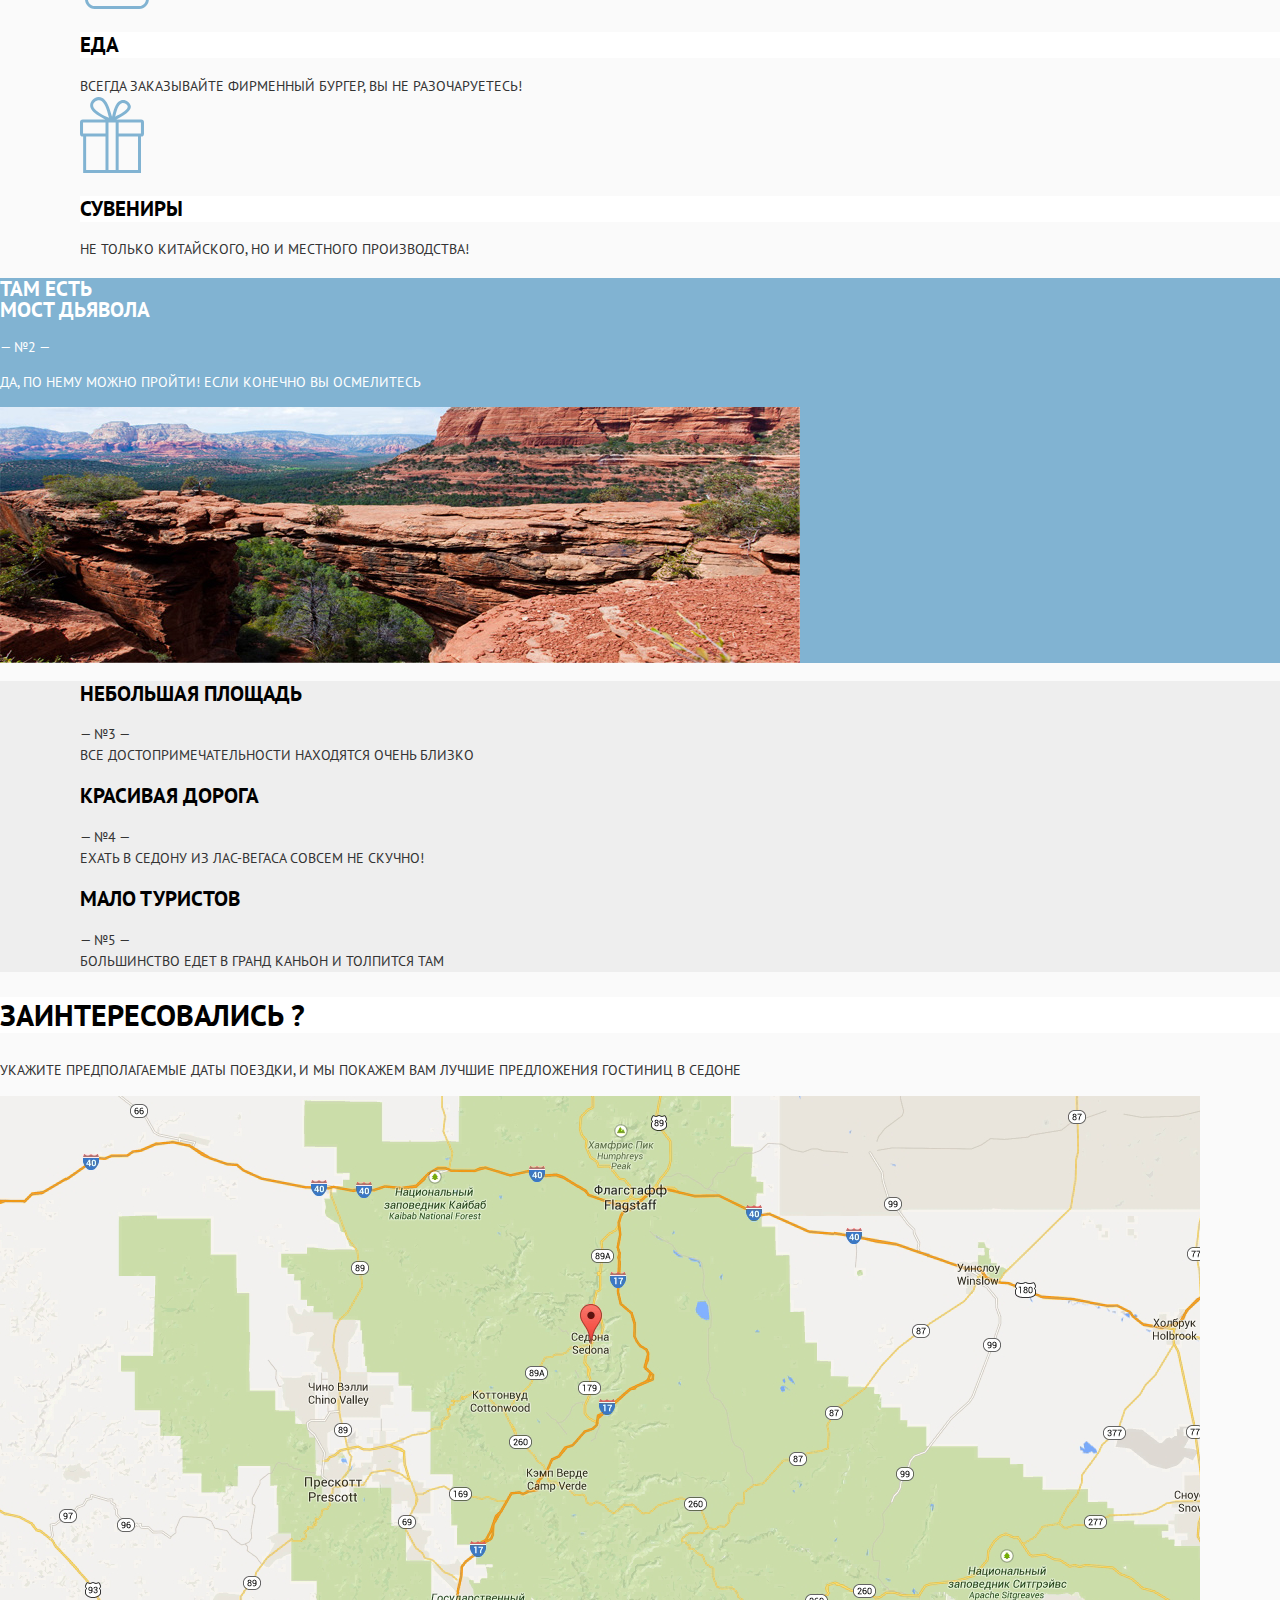
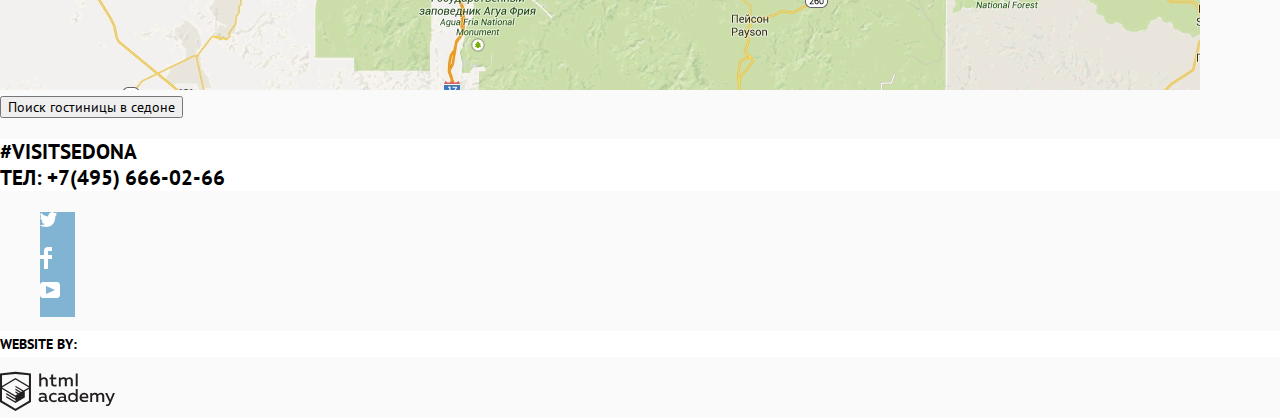
==== commit 77d67f8f: "правки" ====
--- a/index.html
+++ b/index.html
@@ -12,7 +12,7 @@
 <body>
     <header>
         <nav class="top-menu">
-            <ul class="top-menu__items">
+            <ul class="top-menu__items non-mark">
                 <li class="menu-item" title="Главная страница"><a href="">Информация</a></li>
                 <li class="menu-item" title="Обзоры гостиниц и города"><a href="">Фото и видео</a></li>
                 <li class="menu-item empty-center"></li>
@@ -25,28 +25,29 @@
 
     <main>
         <h1 class="visually-hidden">Добро пожаловать в Седону</h1>
-        <div class="block-valley">
-            <img src="https://via.placeholder.com/1200x800" width="1200" height="800" alt="valley">
-            <img src="https://via.placeholder.com/459x353" width="459" height="353" alt="welcome">
-
-            <div class="causes-header">
-                <h2 class="blt-header">Седона — небольшой городок в Аризоне, заслуживающий большего!</h2>
-                <p class="min-description">Рассмотрим 5 причин, по которым Седона круче, чем гранд каньон!</p>
+        <div class="welcome-wrapper">
+            <div class="welcome-content">
+                <img src="img/welcome.svg" width="459" height="353" alt="welcome to sedona">
+                <img src="img/polygon.svg" alt="">
+                <div class="causes-header">
+                    <h2 class="blt-header">Седона — небольшой городок в Аризоне, заслуживающий большего!</h2>
+                    <p class="min-description">Рассмотрим 5 причин, по которым Седона круче, чем гранд каньон!</p>
+                </div>
             </div>
         </div>
 
-        <section class="cause__first">
+        <section class="features">
             <div class="block-cause">
                 <h2>Настоящий городок</h2>
                 <span>— №1 —</span>
                 <p>Седона — не аттракцион для туристов, там течёт своя жизнь</p>
-                <img src="img/real-city.jpg" width="800" height="401" alt="Седона – пустынный город в американском штате Аризона вблизи Флагстаффа, окруженный скальными останцами красного цвета, каньоном с крутыми стенами и сосновыми лесами.">
+                <div class="features-image-right"></div>
             </div>
 
-            <ul class="block__little-things">
+            <ul class="block-little-things non-mark">
                 <li class="little-things-wrap">
-                    <ul class="little-things-item">
-                        <li class="house-ico"><img src="https://via.placeholder.com/75x72" alt="Иконка дома"></li>
+                    <ul class="little-things-item non-mark">
+                        <li class="house-ico"><img src="img/icon-1.svg" alt="Иконка дома"></li>
                         <li class="little-things-header">
                             <h2 class="blt-header">Жильё</h2>
                         </li>
@@ -54,8 +55,8 @@
                     </ul>
                 </li>
                 <li class="little-things-wrap">
-                    <ul class="little-things-item">
-                        <li class="burger-ico"><img src="https://via.placeholder.com/74x70" alt="Иконка бургера"></li>
+                    <ul class="little-things-item non-mark">
+                        <li class="burger-ico"><img src="img/icon-3.svg" alt="Иконка бургера"></li>
                         <li class="little-things-header">
                             <h2 class="blt-header">Еда</h2>
                         </li>
@@ -63,8 +64,8 @@
                     </ul>
                 </li>
                 <li class="little-things-wrap">
-                    <ul class="little-things-item">
-                        <li class="gift-ico"><img src="https://via.placeholder.com/64x76" alt="Иконка подарка"></li>
+                    <ul class="little-things-item non-mark">
+                        <li class="gift-ico"><img src="img/icon-2.svg" alt="Иконка подарка"></li>
                         <li class="little-things-header">
                             <h2 class="blt-header">Сувениры</h2>
                         </li>
@@ -74,17 +75,17 @@
             </ul>
         </section>
 
-        <section class="cause__second">
+        <section class="features">
             <div class="block-cause">
                 <h2>Там есть<br> Мост дьявола</h2>
                 <span>— №2 —</span>
                 <p>Да, по нему можно пройти! Если конечно вы осмелитесь</p>
-                <img src="img/bridge-of-a-devil.jpg" width="800" height="400" alt="Уникальный мост над скалами сотворенный самой природой">
+                <div class="features-image-left"></div>
             </div>
 
-            <ul class="block__little-things">
+            <ul class="block-little-things gray non-mark">
                 <li class="little-things-wrap">
-                    <ul class="little-things-item">
+                    <ul class="little-things-item non-mark">
                         <li class="little-things-header">
                             <h2 class="blt-header">Небольшая площадь</h2>
                         </li>
@@ -93,7 +94,7 @@
                     </ul>
                 </li>
                 <li class="little-things-wrap">
-                    <ul class="little-things-item">
+                    <ul class="little-things-item non-mark">
                         <li class="little-things-header">
                             <h2 class="blt-header">Красивая дорога</h2>
                         </li>
@@ -102,7 +103,7 @@
                     </ul>
                 </li>
                 <li class="little-things-wrap">
-                    <ul class="little-things-item">
+                    <ul class="little-things-item non-mark">
                         <li class="little-things-header">
                             <h2 class="blt-header">Мало туристов</h2>
                         </li>
@@ -155,19 +156,17 @@
 
         <div class="social">
             <ul class="social-wrap">
-                <li class="social-icon"><a href="">Твиттер</a></li>
-                <li class="social-icon"><a href="">Фейсбук</a></li>
-                <li class="social-icon"><a href="">Ютуб</a></li>
+                <li class="social-icon"><a href=""><img src="img/twitter.svg" alt=""></a></li>
+                <li class="social-icon"><a href=""><img src="img/fb-icon.svg" alt=""></a></li>
+                <li class="social-icon"><a href=""><img src="img/youtube.svg" alt=""></a></li>
             </ul>
         </div>
 
         <div class="copyright">
             <a href="https://htmlacademy.ru">
                 <p>Website by:</p>
-                <img class="logo-htmlacademy" src="https://via.placeholder.com/115x41" width="115" height="41" alt="htmlacademy">
+                <img class="logo-htmlacademy" src="img/logo-htmlacademy.svg" width="115" height="41" alt="htmlacademy">
             </a>
         </div>
     </footer>
-</body>
-
-</html>
+</body></html>
--- a/css/style.css
+++ b/css/style.css
@@ -68,9 +68,18 @@
     font-weight: 700;
     line-height: 26px;
 }
+.current-menu-item a {
+    cursor: default;
+    pointer-events: none;
+    text-decoration: none;
+    color: #766357;
+    font-weight: 700;
+}
 /*-------------------форма с настройкой поиска-------------------------*/
 .options {
-    background-color: #81b3d2;
+    width: 1200px;
+    height: auto;
+    background: #81b3d2 url("/img/filter_background.jpg");
     color: #ffffff;
 }
 
@@ -118,13 +127,6 @@
     line-height: 26px;
 }
 
-/*----------------Blue block with white text--------------------*/
-.block-cause h2 {
-    background-color: #81b3d2;
-    color: #ffffff;
-    font-size: 21px;
-}
-
 /*-----------------offer--------------------*/
 .offer {
     background-color: #ffffff;
@@ -157,3 +159,51 @@
     color: #000000;
     line-height: 26px;
 }
+/*--------------background index-----------------*/
+.welcome-content{
+    width: 1200px;
+    height: 773px;
+    background: #0000ff url("../img/background_photo.jpg") no-repeat center;
+}
+.causes-header{
+    background-color: #ffffff;
+}
+/* первый блок с преимуществами*/
+.block-cause {
+    background-color: #81b3d2;
+    color: #ffffff;
+}
+.block-cause h2 {
+    font-size: 21px;
+}
+.features-image-right{
+    width: 800px;
+    height: 256px;
+    background: #f2f2f2 url("/img/real-city.jpg") no-repeat center;
+}
+.non-mark{
+    list-style: none;
+}
+/* второй блок преимуществ */
+.features-image-left{
+    width: 800px;
+    height: 256px;
+    background: #f2f2f2 url("/img/bridge-of-a-devil.jpg") no-repeat center;
+}
+.gray, .gray h2 {
+    background-color: #eeeeee;
+}
+/* социалки*/
+.social-icon{
+    width: 35px;
+    height: 35px;
+    background-color: #81B3D2;
+}
+.social ul{
+    list-style: none;
+}
+.copyright a{
+    text-decoration: none;
+    color: #000000;
+    font-weight: 700;
+}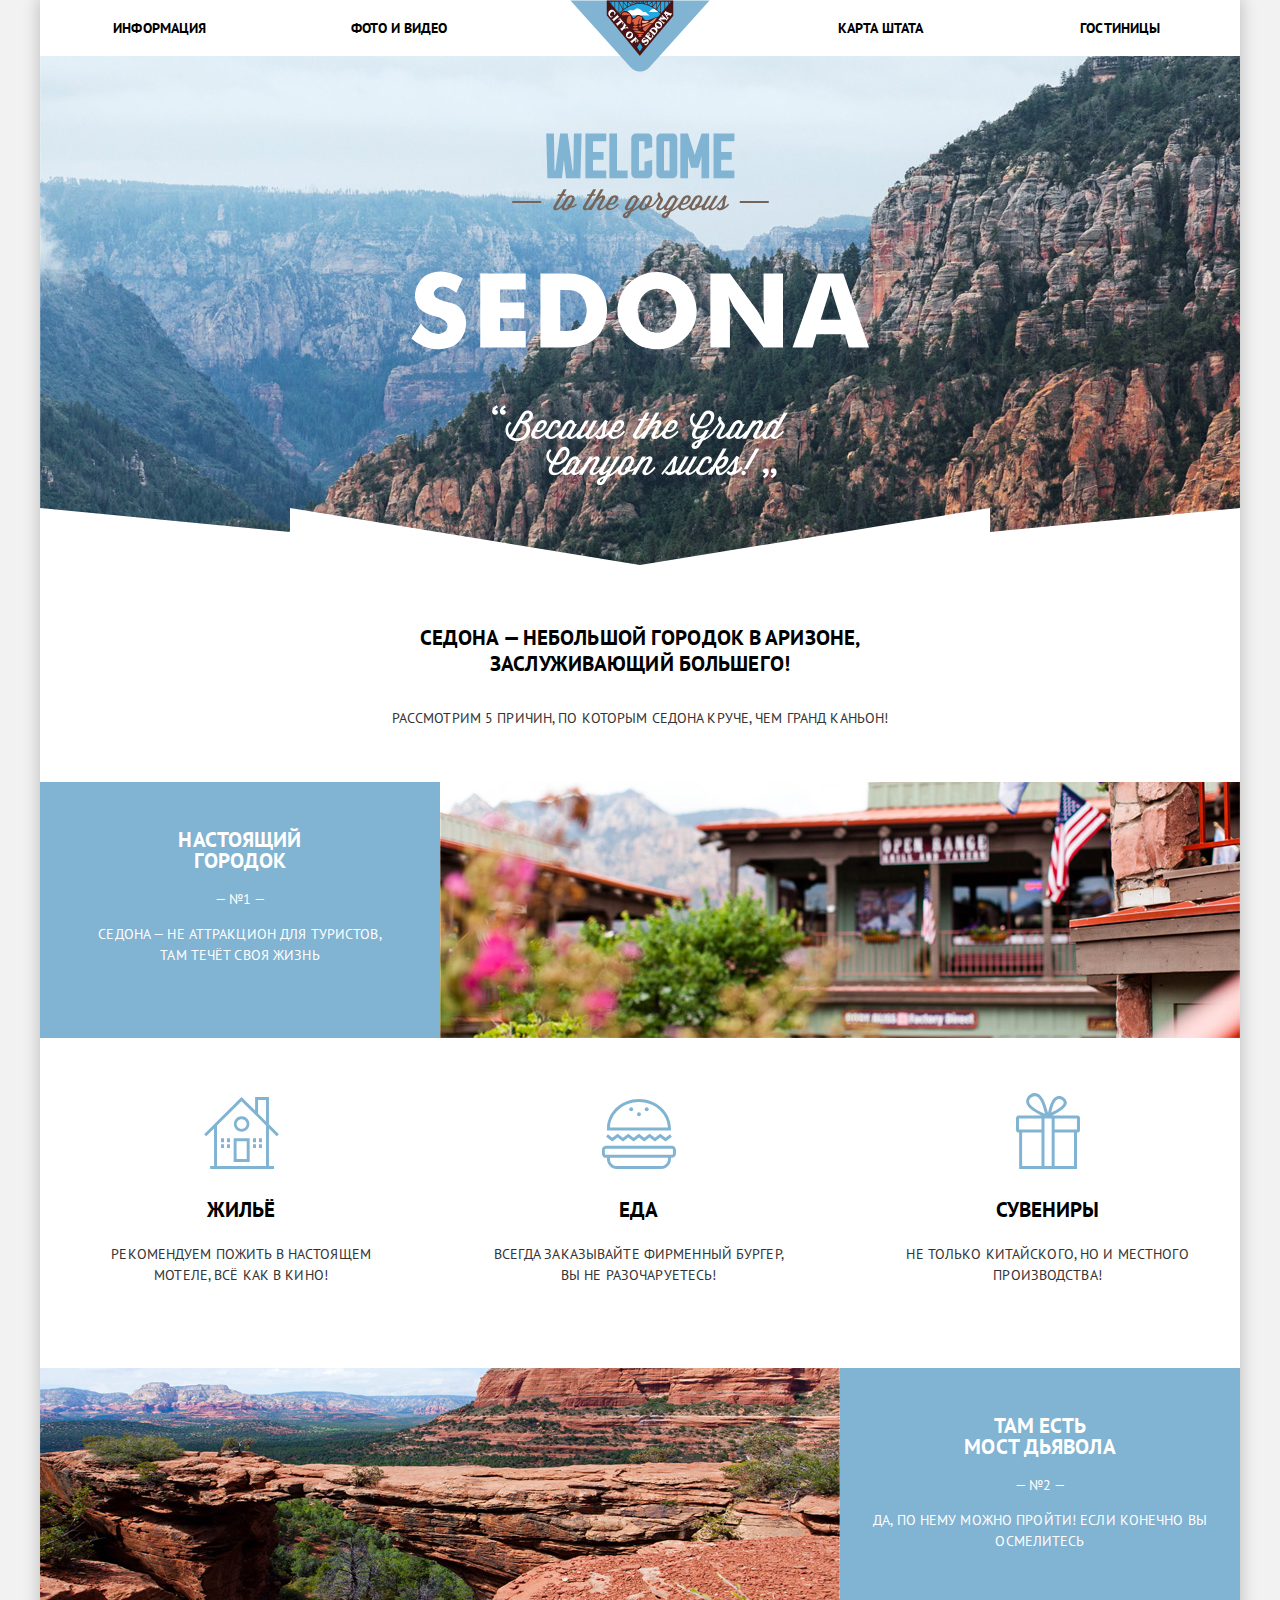
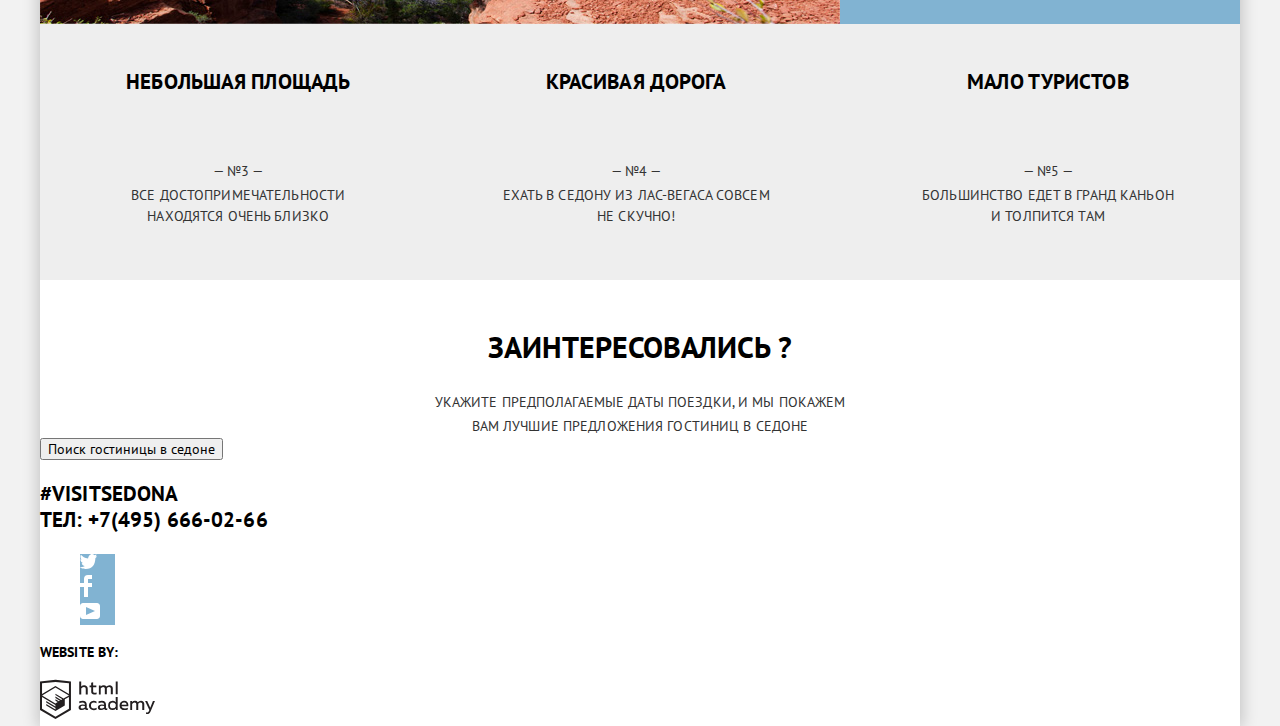
==== commit ff09b74c: "1" ====
--- a/index.html
+++ b/index.html
@@ -15,11 +15,10 @@
             <ul class="top-menu__items non-mark">
                 <li class="menu-item" title="Главная страница"><a href="">Информация</a></li>
                 <li class="menu-item" title="Обзоры гостиниц и города"><a href="">Фото и видео</a></li>
-                <li class="menu-item empty-center"></li>
+                <li class="menu-item empty-center"><img class="logo" src="img/logo.png" width="140" height="72" alt="logo-sedona"></li>
                 <li class="menu-item" title="Посмотреть на карте"><a href="">Карта штата</a></li>
                 <li class="menu-item" title="Выбрать гостиницу"><a href="hotels.html">Гостиницы</a></li>
             </ul>
-            <img class="logo" src="img/logo.png" width="140" height="72" alt="logo-sedona">
         </nav>
     </header>
 
@@ -27,20 +26,22 @@
         <h1 class="visually-hidden">Добро пожаловать в Седону</h1>
         <div class="welcome-wrapper">
             <div class="welcome-content">
-                <img src="img/welcome.svg" width="459" height="353" alt="welcome to sedona">
-                <img src="img/polygon.svg" alt="">
+                <img class="welcome-img" src="img/welcome.svg" width="459" height="353" alt="welcome to sedona">
+                <img class="polygon-img" src="img/polygon.svg" alt="">
                 <div class="causes-header">
-                    <h2 class="blt-header">Седона — небольшой городок в Аризоне, заслуживающий большего!</h2>
+                    <h2 class="blt-header">Седона — небольшой городок в Аризоне,<br> заслуживающий большего!</h2>
                     <p class="min-description">Рассмотрим 5 причин, по которым Седона круче, чем гранд каньон!</p>
                 </div>
             </div>
         </div>
 
         <section class="features">
-            <div class="block-cause">
-                <h2>Настоящий городок</h2>
-                <span>— №1 —</span>
-                <p>Седона — не аттракцион для туристов, там течёт своя жизнь</p>
+            <div class="block-cause-left">
+                <div class="features-header">
+                    <h2>Настоящий <br> городок</h2>
+                    <span>— №1 —</span>
+                    <p>Седона — не аттракцион для туристов, <br> там течёт своя жизнь</p>
+                </div>
                 <div class="features-image-right"></div>
             </div>
 
@@ -51,7 +52,7 @@
                         <li class="little-things-header">
                             <h2 class="blt-header">Жильё</h2>
                         </li>
-                        <li class="min-description">Рекомендуем пожить в настоящем мотеле, всё как в кино!</li>
+                        <li class="min-description">Рекомендуем пожить в настоящем <br> мотеле, всё как в кино!</li>
                     </ul>
                 </li>
                 <li class="little-things-wrap">
@@ -60,7 +61,7 @@
                         <li class="little-things-header">
                             <h2 class="blt-header">Еда</h2>
                         </li>
-                        <li class="min-description">Всегда заказывайте фирменный бургер, вы не разочаруетесь!</li>
+                        <li class="min-description">Всегда заказывайте фирменный бургер, <br> вы не разочаруетесь!</li>
                     </ul>
                 </li>
                 <li class="little-things-wrap">
@@ -69,18 +70,22 @@
                         <li class="little-things-header">
                             <h2 class="blt-header">Сувениры</h2>
                         </li>
-                        <li class="min-description">Не только китайского, но и местного производства!</li>
+                        <li class="min-description">Не только китайского, но и местного <br> производства!</li>
                     </ul>
                 </li>
             </ul>
         </section>
 
         <section class="features">
-            <div class="block-cause">
-                <h2>Там есть<br> Мост дьявола</h2>
-                <span>— №2 —</span>
-                <p>Да, по нему можно пройти! Если конечно вы осмелитесь</p>
-                <div class="features-image-left"></div>
+            <div class="block-cause-right">
+                <div class="features-header">
+                    <h2>Там есть<br> Мост дьявола</h2>
+                    <span>— №2 —</span>
+                    <p>Да, по нему можно пройти! Если конечно вы осмелитесь</p>
+                </div>
+                <div class="features-image-left">
+            </div>
+
             </div>
 
             <ul class="block-little-things gray non-mark">
@@ -90,7 +95,7 @@
                             <h2 class="blt-header">Небольшая площадь</h2>
                         </li>
                         <li class="min-description">— №3 —</li>
-                        <li class="min-description">Все достопримечательности находятся очень близко</li>
+                        <li class="min-description">Все достопримечательности <br> находятся очень близко</li>
                     </ul>
                 </li>
                 <li class="little-things-wrap">
@@ -99,7 +104,7 @@
                             <h2 class="blt-header">Красивая дорога</h2>
                         </li>
                         <li class="min-description">— №4 —</li>
-                        <li class="min-description">Ехать в Седону из Лас-Вегаса совсем не скучно!</li>
+                        <li class="min-description">Ехать в Седону из Лас-Вегаса совсем <br> не скучно!</li>
                     </ul>
                 </li>
                 <li class="little-things-wrap">
@@ -108,7 +113,7 @@
                             <h2 class="blt-header">Мало туристов</h2>
                         </li>
                         <li class="min-description">— №5 —</li>
-                        <li class="min-description">Большинство едет в гранд каньон и толпится там</li>
+                        <li class="min-description">Большинство едет в гранд каньон <br> и толпится там</li>
                     </ul>
                 </li>
             </ul>
@@ -117,7 +122,7 @@
         <section>
             <h2 class="offer">Заинтересовались ?</h2>
             <p class="offer-description">Укажите предполагаемые даты поездки, и мы покажем вам лучшие предложения гостиниц в седоне</p>
-            <img src="img/map.png" width="1200" height="594" alt="Седона на карте Аризоны">
+            <img class="visually-hidden" src="img/map.png" width="1200" height="594" alt="Седона на карте Аризоны">
 
             <div class="modal search-hotel">
                 <button type="button" class="modal-window-button">Поиск гостиницы в седоне</button>
--- a/css/style.css
+++ b/css/style.css
@@ -1,17 +1,32 @@
 html {
     background: ;
-    background-color: #fafafa;
+    background-color: #f2f2f2;
     color: #333333;
     text-transform: uppercase;
     font-weight: 400;
     font-size: 14px;
     font-family: 'PT Sans', sans-serif;
     line-height: 21px;
-}
-
+    letter-spacing: 0.12px;
+}
+body{
+    max-width: 1200px;
+    margin: 0 auto;
+    background-color: #ffffff;
+    box-sizing: border-box;
+    -webkit-box-shadow: 0px 0px 15px 2px rgba(0,0,0,0.2);
+    -moz-box-shadow: 0px 0px 15px 2px rgba(0,0,0,0.2);
+    box-shadow: 0px 0px 15px 2px rgba(0,0,0,0.2);
+}
 .visually-hidden {
     display: none;
 }
+.non-mark{
+    list-style: none;
+    margin: 0;
+    padding: 0;
+}
+
 
 /*----------------кнопки на странице hotel--------------------*/
 .button-more {
@@ -61,12 +76,35 @@
     height: 17px;
 }
 /*---------------------top menu--------------------*/
+
+.top-menu__items{
+    display: flex;
+    justify-content: space-around;
+    position: relative;
+}
+.menu-item{
+    display: flex;
+    align-items: center;
+    width: 239px;
+    line-height: 56px;
+    white-space: nowrap;
+    padding: 0px 70px;
+}
+.empty-center{
+    width: 244px;
+}
+.logo{
+    position: absolute;
+    left: 530px;
+    top: 0;
+}
 .menu-item a {
-    background-color: #ffffff;
-    color: #000000;
-    text-decoration: none;
-    font-weight: 700;
-    line-height: 26px;
+    margin-left: auto;
+    margin-right: auto;
+    color: #000000;
+    text-decoration: none;
+    font-weight: 700;
+    line-height: 56px;
 }
 .current-menu-item a {
     cursor: default;
@@ -79,7 +117,7 @@
 .options {
     width: 1200px;
     height: auto;
-    background: #81b3d2 url("/img/filter_background.jpg");
+    background: #81b3d2 url("../img/filter_background.jpg");
     color: #ffffff;
 }
 
@@ -100,8 +138,10 @@
     color: #000000;
 }
 
-.result .current-sort {
+.current-sort a{
     color: #81b3d2;
+    pointer-events: none;
+    cursor: default;
 }
 
 .result .type-sort a {
@@ -124,6 +164,7 @@
 }
 
 .causes-header .min-description {
+    margin-top: 10px;
     line-height: 26px;
 }
 
@@ -141,8 +182,10 @@
 }
 
 /*---------------footer------------------*/
+.header, .footer{
+    background-color: #ffffff;
+}
 .contacts {
-    background-color: #ffffff;
     color: #000000;
     font-weight: 700;
     font-size: 21px;
@@ -160,43 +203,114 @@
     line-height: 26px;
 }
 /*--------------background index-----------------*/
+
 .welcome-content{
-    width: 1200px;
-    height: 773px;
-    background: #0000ff url("../img/background_photo.jpg") no-repeat center;
+    display: flex;
+    flex-direction: column;
+    justify-content: center;
+    width: 100%;
+    background: #0000ff url("../img/background_photo.jpg") no-repeat;
+    background-size: cover;
+    background-position: 0 -55px;
+}
+
+.welcome-img{
+    margin-top: 77px;
+    align-self: center;
+}
+.polygon-img{
+    margin-top: 22px;
 }
 .causes-header{
+    display: flex;
+    flex-direction: column;
+    text-align: center;
+    padding-top: 43px;
     background-color: #ffffff;
 }
 /* первый блок с преимуществами*/
-.block-cause {
+.block-cause-left {
+    display: flex;
     background-color: #81b3d2;
     color: #ffffff;
+    min-height: 256px;
+    margin-top: 37px;
+}
+.block-cause-right{
+    display: flex;
+    flex-direction: row-reverse;
+    background-color: #81b3d2;
+    color: #ffffff;
+    min-height: 256px;
+    margin-top: 72px;
 }
 .block-cause h2 {
     font-size: 21px;
 }
+.features{
+    display: flex;
+    flex-direction: column;
+}
+.features-header{
+    width: 400px;
+    text-align: center;
+    margin-top: 30px;
+}
+.block-little-things{
+    display: flex;
+    justify-content: space-around;
+    align-items: baseline;
+    padding-top: 55px;
+    text-align: center;
+}
+.little-things-item{
+    padding: 0px 10px 10px 30px;
+}
+.little-things-item li:first-of-type{
+    padding-bottom: 5px;
+}
+.little-things-item li:nth-of-type(2){
+    padding-bottom: 3px;
+}
 .features-image-right{
     width: 800px;
-    height: 256px;
-    background: #f2f2f2 url("/img/real-city.jpg") no-repeat center;
-}
-.non-mark{
-    list-style: none;
-}
+    background: #f2f2f2 url("../img/real-city.jpg") no-repeat;
+    background-size: cover;
+}
+
 /* второй блок преимуществ */
 .features-image-left{
     width: 800px;
-    height: 256px;
-    background: #f2f2f2 url("/img/bridge-of-a-devil.jpg") no-repeat center;
+    background: #f2f2f2 url("../img/bridge-of-a-devil.jpg") no-repeat;
+    background-size: cover;
 }
 .gray, .gray h2 {
     background-color: #eeeeee;
+    padding-top: 14px;
+    padding-bottom: 43px;
+}
+
+/* offer ЗАИНТЕРЕСОВАЛИСЬ карта и тд*/
+.offer{
+    text-align: center;
+    padding-top: 25px;
+    letter-spacing: -0.1px;
+}
+.offer-description{
+    text-align: center;
+    width: 420px;
+    margin: 0 auto;
+}
+.search-button{
+    width: 450px;
+    padding: 20px;
+    background-color: #766357;
+    color: #ffffff;
+    margin: 0 auto;
 }
 /* социалки*/
 .social-icon{
     width: 35px;
-    height: 35px;
     background-color: #81B3D2;
 }
 .social ul{
@@ -206,4 +320,4 @@
     text-decoration: none;
     color: #000000;
     font-weight: 700;
-}+}
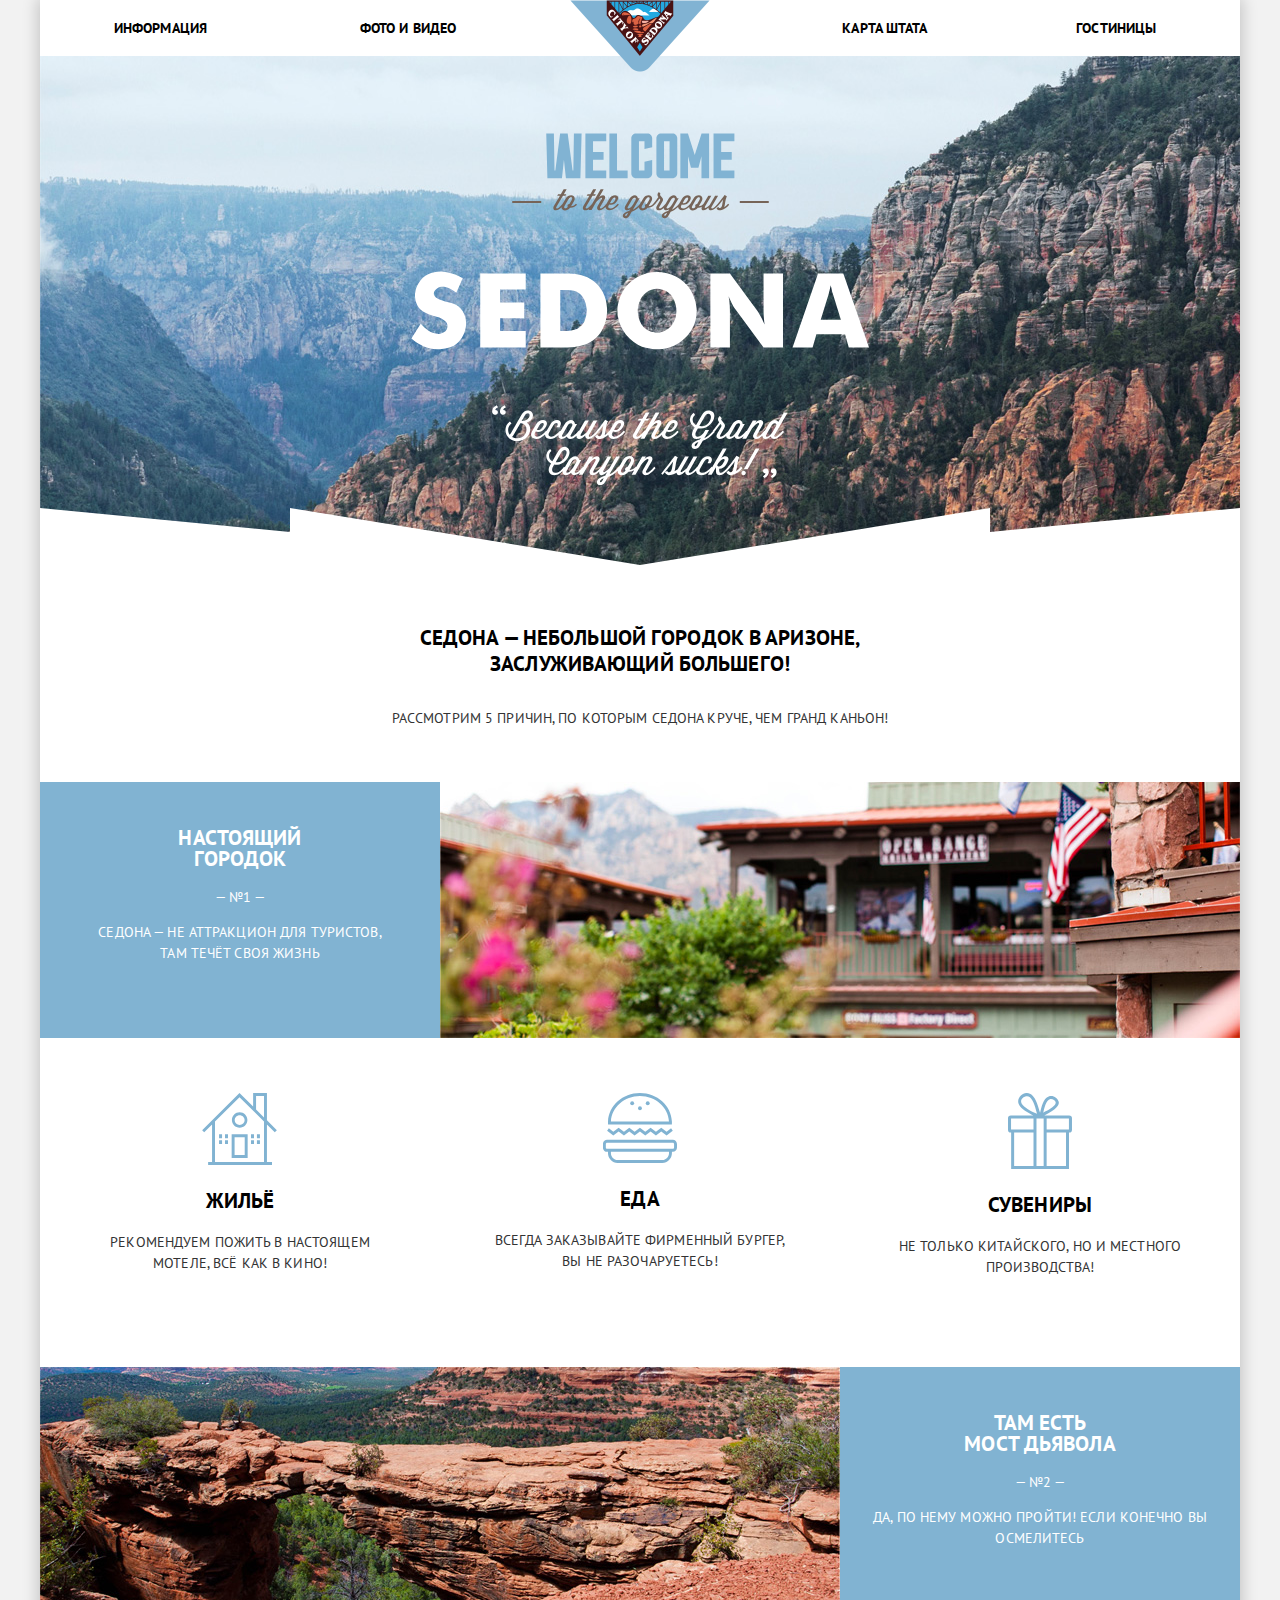
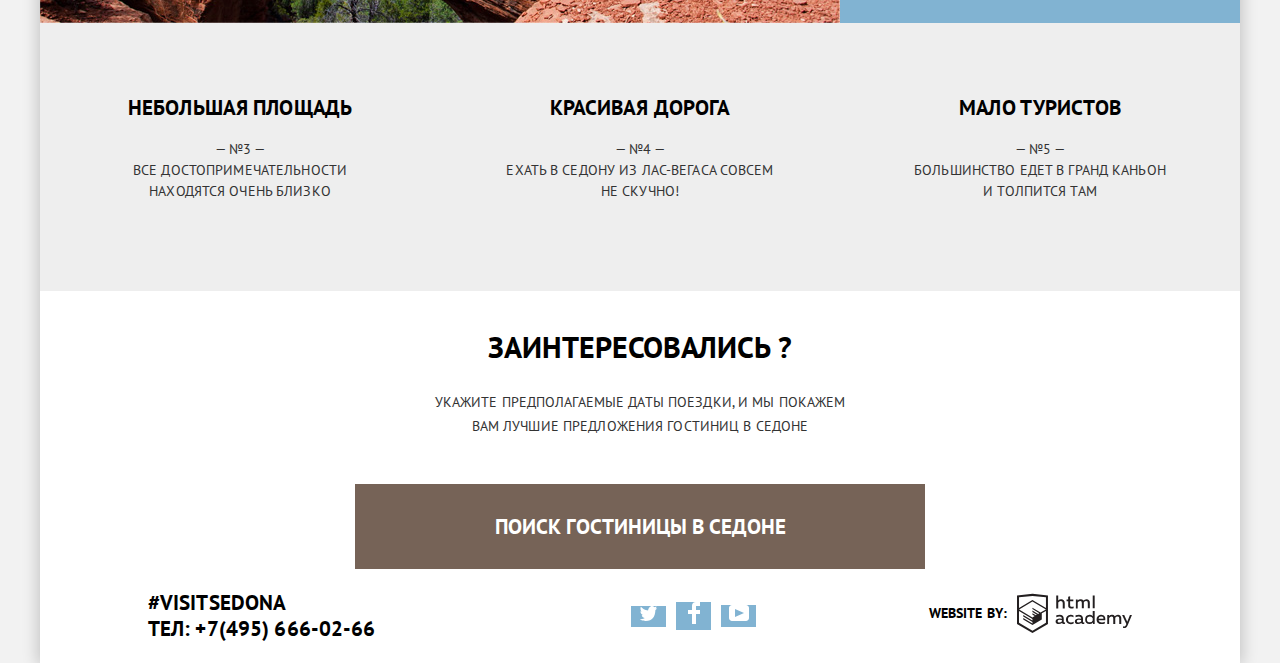
==== commit c5e0b232: "1" ====
--- a/index.html
+++ b/index.html
@@ -12,10 +12,14 @@
 <body>
     <header>
         <nav class="top-menu">
-            <ul class="top-menu__items non-mark">
+            <ul class="top-menu_left_items non-mark">
                 <li class="menu-item" title="Главная страница"><a href="">Информация</a></li>
                 <li class="menu-item" title="Обзоры гостиниц и города"><a href="">Фото и видео</a></li>
-                <li class="menu-item empty-center"><img class="logo" src="img/logo.png" width="140" height="72" alt="logo-sedona"></li>
+            </ul>
+            <div class="logo-wrap">
+                <img class="logo" src="img/logo.png" width="140" height="72" alt="logo-sedona">
+            </div>
+            <ul class="top-menu_right_items non-mark">
                 <li class="menu-item" title="Посмотреть на карте"><a href="">Карта штата</a></li>
                 <li class="menu-item" title="Выбрать гостиницу"><a href="hotels.html">Гостиницы</a></li>
             </ul>
@@ -42,7 +46,7 @@
                     <span>— №1 —</span>
                     <p>Седона — не аттракцион для туристов, <br> там течёт своя жизнь</p>
                 </div>
-                <div class="features-image-right"></div>
+                <div class="features-image-right"><img src="img/real-city.jpg" width="800" height="256" alt="sedona city"></div>
             </div>
 
             <ul class="block-little-things non-mark">
@@ -83,9 +87,7 @@
                     <span>— №2 —</span>
                     <p>Да, по нему можно пройти! Если конечно вы осмелитесь</p>
                 </div>
-                <div class="features-image-left">
-            </div>
-
+                <div class="features-image-left"><img src="img/bridge-of-a-devil.jpg" alt="rocks and another somthing shit"></div>
             </div>
 
             <ul class="block-little-things gray non-mark">
@@ -123,9 +125,8 @@
             <h2 class="offer">Заинтересовались ?</h2>
             <p class="offer-description">Укажите предполагаемые даты поездки, и мы покажем вам лучшие предложения гостиниц в седоне</p>
             <img class="visually-hidden" src="img/map.png" width="1200" height="594" alt="Седона на карте Аризоны">
-
             <div class="modal search-hotel">
-                <button type="button" class="modal-window-button">Поиск гостиницы в седоне</button>
+                <button type="button">Поиск гостиницы в седоне</button>
                 <form class="visually-hidden" action="hotels.html" method="get">
                     <div class="date">
                         <div class="date__sign-in">
@@ -147,31 +148,32 @@
                             <input type="number" value="0" min="0" max="10" step="1" name="child-count" id="child-count">
                         </div>
                     </div>
-                    <button class="search-button" type="submit">Найти</button>
+                    <button type="button">Найти</button>
                 </form>
             </div>
         </section>
     </main>
 
     <footer>
-        <p class="contacts">
-            #VISITSEDONA <br>
-            <a href="tel:+74956660266">Тел: +7(495) 666-02-66</a>
-        </p>
+        <div class="footer-wrapper">
+            <p class="contacts">
+                #VISITSEDONA <br>
+                <a href="tel:+74956660266">Тел: +7(495) 666-02-66</a>
+            </p>
 
-        <div class="social">
-            <ul class="social-wrap">
-                <li class="social-icon"><a href=""><img src="img/twitter.svg" alt=""></a></li>
-                <li class="social-icon"><a href=""><img src="img/fb-icon.svg" alt=""></a></li>
-                <li class="social-icon"><a href=""><img src="img/youtube.svg" alt=""></a></li>
-            </ul>
-        </div>
+            <div class="social">
+                <ul class="social-wrap">
+                    <li class="social-icon"><a href=""><img src="img/twitter.svg" alt=""></a></li>
+                    <li class="social-icon"><a href=""><img src="img/fb-icon.svg" alt=""></a></li>
+                    <li class="social-icon"><a href=""><img src="img/youtube.svg" alt=""></a></li>
+                </ul>
+            </div>
 
-        <div class="copyright">
-            <a href="https://htmlacademy.ru">
-                <p>Website by:</p>
-                <img class="logo-htmlacademy" src="img/logo-htmlacademy.svg" width="115" height="41" alt="htmlacademy">
-            </a>
+            <div class="copyright">
+                <a href="https://htmlacademy.ru">
+                    <img class="logo-htmlacademy" src="img/logo-htmlacademy.svg" width="115" height="41" alt="htmlacademy">
+                </a>
+            </div>
         </div>
     </footer>
 </body></html>
--- a/css/style.css
+++ b/css/style.css
@@ -76,31 +76,37 @@
     height: 17px;
 }
 /*---------------------top menu--------------------*/
-
-.top-menu__items{
-    display: flex;
+.top-menu{
+    display: flex;
+    position: relative;
+    margin: 0;
+    padding: 0;
     justify-content: space-around;
-    position: relative;
+}
+.top-menu_left_items{
+    display: flex;
+    justify-content: space-around;
+    flex-grow: 1;
+}
+.top-menu_right_items{
+    display: flex;
+    justify-content: space-around;
+    flex-grow: 1;
 }
 .menu-item{
-    display: flex;
-    align-items: center;
-    width: 239px;
+    width: 20%;
     line-height: 56px;
     white-space: nowrap;
-    padding: 0px 70px;
-}
-.empty-center{
-    width: 244px;
+}
+.logo-wrap{
+    width: 20%;
 }
 .logo{
     position: absolute;
     left: 530px;
-    top: 0;
+    top: 0px;
 }
 .menu-item a {
-    margin-left: auto;
-    margin-right: auto;
     color: #000000;
     text-decoration: none;
     font-weight: 700;
@@ -181,27 +187,6 @@
     line-height: 24px;
 }
 
-/*---------------footer------------------*/
-.header, .footer{
-    background-color: #ffffff;
-}
-.contacts {
-    color: #000000;
-    font-weight: 700;
-    font-size: 21px;
-    line-height: 26px;
-}
-
-.contacts a {
-    color: #000000;
-    text-decoration: none;
-}
-
-.copyright p {
-    background-color: #ffffff;
-    color: #000000;
-    line-height: 26px;
-}
 /*--------------background index-----------------*/
 
 .welcome-content{
@@ -233,7 +218,7 @@
     display: flex;
     background-color: #81b3d2;
     color: #ffffff;
-    min-height: 256px;
+    max-height: 256px;
     margin-top: 37px;
 }
 .block-cause-right{
@@ -241,8 +226,7 @@
     flex-direction: row-reverse;
     background-color: #81b3d2;
     color: #ffffff;
-    min-height: 256px;
-    margin-top: 72px;
+    max-height: 256px;
 }
 .block-cause h2 {
     font-size: 21px;
@@ -254,46 +238,36 @@
 .features-header{
     width: 400px;
     text-align: center;
-    margin-top: 30px;
-}
+    margin-top: 28px;
+}
+
 .block-little-things{
     display: flex;
-    justify-content: space-around;
-    align-items: baseline;
+    justify-content: space-between;
+    align-items: flex-start;
+    text-align: center;
+}
+.little-things-wrap{
+    display: flex;
+    justify-content: center;
+    flex-grow: 1;
+    width: 33.3%;
+}
+.little-things-item{
+    display: flex;
+    flex-direction: column;
     padding-top: 55px;
-    text-align: center;
-}
-.little-things-item{
-    padding: 0px 10px 10px 30px;
-}
-.little-things-item li:first-of-type{
-    padding-bottom: 5px;
-}
-.little-things-item li:nth-of-type(2){
-    padding-bottom: 3px;
-}
-.features-image-right{
-    width: 800px;
-    background: #f2f2f2 url("../img/real-city.jpg") no-repeat;
-    background-size: cover;
-}
-
-/* второй блок преимуществ */
-.features-image-left{
-    width: 800px;
-    background: #f2f2f2 url("../img/bridge-of-a-devil.jpg") no-repeat;
-    background-size: cover;
-}
+    padding-bottom: 89px;
+}
+
 .gray, .gray h2 {
     background-color: #eeeeee;
-    padding-top: 14px;
-    padding-bottom: 43px;
 }
 
 /* offer ЗАИНТЕРЕСОВАЛИСЬ карта и тд*/
 .offer{
     text-align: center;
-    padding-top: 25px;
+    padding-top: 14px;
     letter-spacing: -0.1px;
 }
 .offer-description{
@@ -301,23 +275,97 @@
     width: 420px;
     margin: 0 auto;
 }
-.search-button{
-    width: 450px;
-    padding: 20px;
+.modal{
+    display: flex;
+    justify-content: center;
+    padding-top: 46px;
+}
+[type="button"]{
+    width: 570px;
+    height: 85px;
+    font-size: 21px;
+    font-weight: 700;
+    text-transform: uppercase;
     background-color: #766357;
-    color: #ffffff;
-    margin: 0 auto;
-}
+    border: none;
+    outline: none;
+    color: #ffffff;
+}
+[type="button"]:hover{
+    background-color: #604E43;
+}
+[type="button"]:active{
+    background-color: #503E33;
+    color: rgba(255,255,255,0.2);
+}
+
+/*---------------footer------------------*/
+.footer-wrapper{
+    display: flex;
+    justify-content: space-around;
+}
+.header, .footer{
+    background-color: #ffffff;
+}
+.contacts {
+    color: #000000;
+    font-weight: 700;
+    font-size: 21px;
+    line-height: 26px;
+}
+
+.contacts a {
+    color: #000000;
+    text-decoration: none;
+}
+
+.copyright p {
+    background-color: #ffffff;
+    color: #000000;
+    line-height: 26px;
+}
+
 /* социалки*/
 .social-icon{
     width: 35px;
     background-color: #81B3D2;
 }
-.social ul{
+.social{
+    display: flex;
+    align-items: center;
+    width: 200px;
+}
+.social-wrap{
+    display: flex;
     list-style: none;
 }
+.social-wrap li{
+    text-align: center;
+    align-self: center;
+}
+.social-wrap li:not(:last-of-type){
+    margin-right: 10px;
+}
+.copyright{
+    display: flex;
+}
 .copyright a{
-    text-decoration: none;
-    color: #000000;
-    font-weight: 700;
-}
+    position: relative;
+    align-self: center;
+    text-decoration: none;
+    color: #000000;
+    font-weight: 700;
+    margin-left: 10px;
+}
+.copyright img:hover{
+    color: #65B4D4;
+}
+.copyright a:before{
+    content: "WEBSITE BY:";
+    display: inline-block;
+    position: absolute;
+    right: 100%;
+    top: 10px;
+    margin-right: 10px;
+    white-space: nowrap;
+}
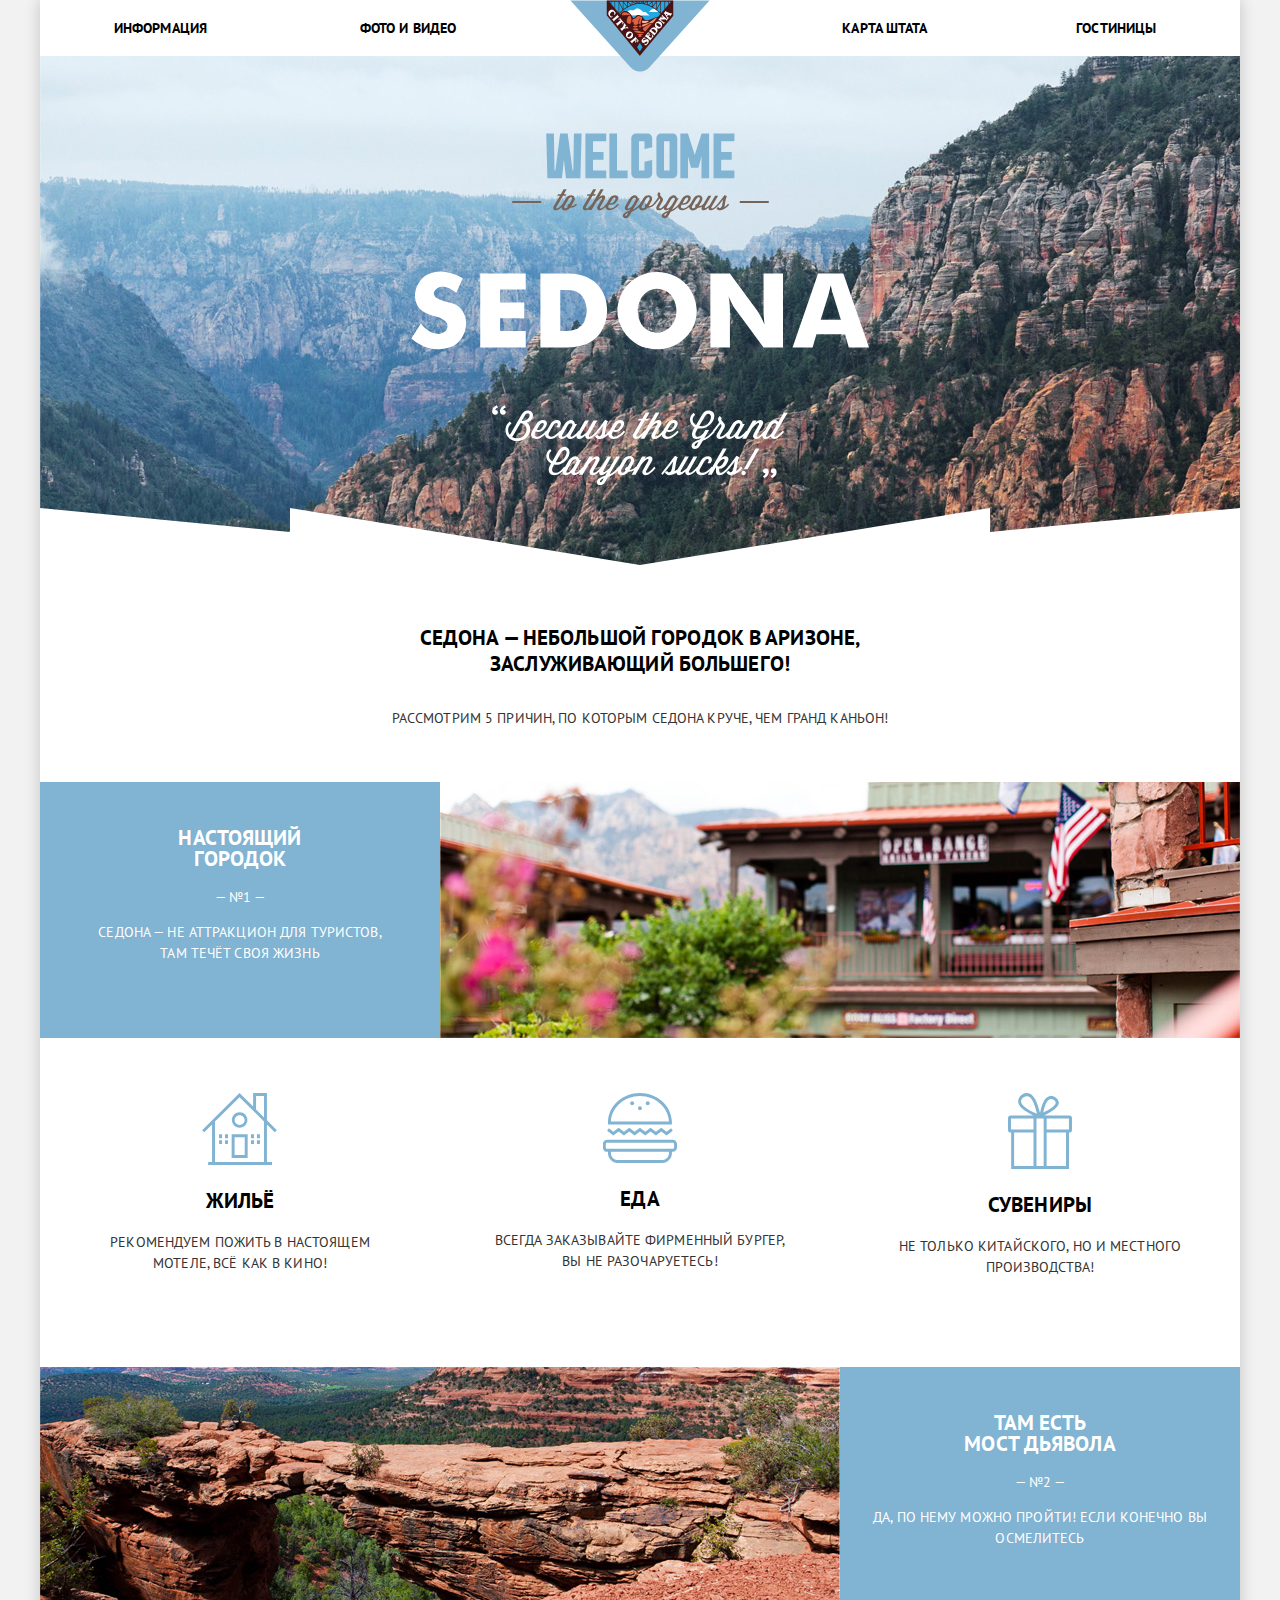
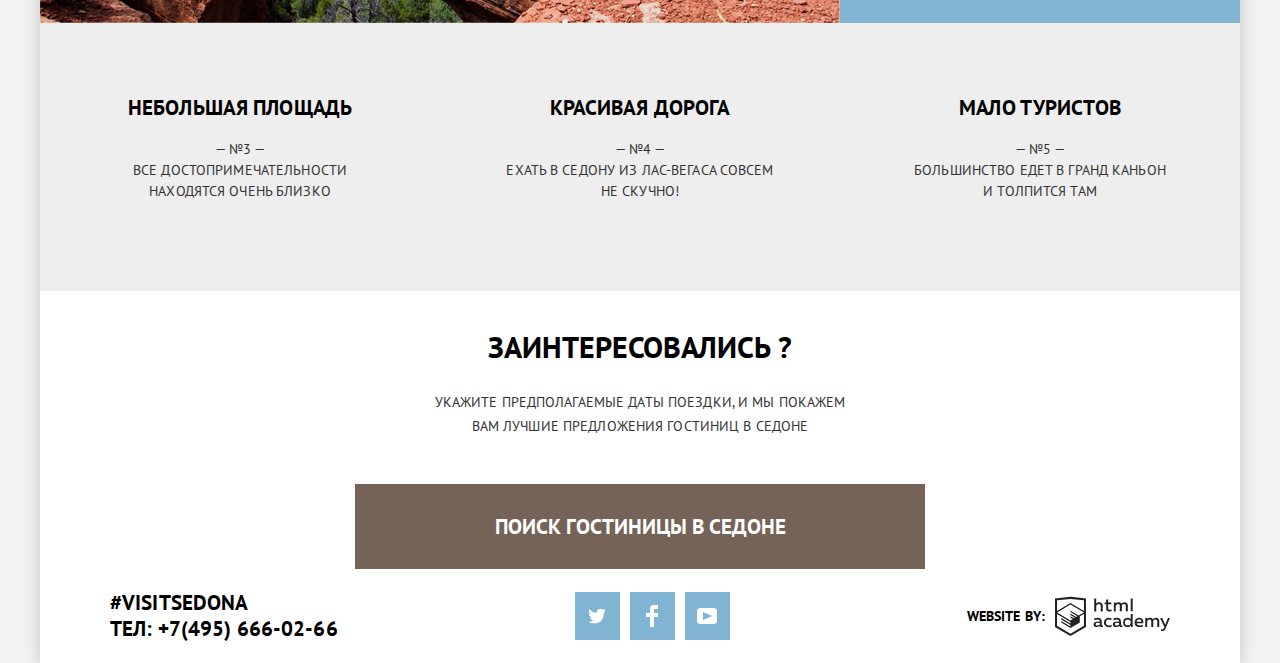
==== commit 10a529e8: "1" ====
--- a/index.html
+++ b/index.html
@@ -126,7 +126,7 @@
             <p class="offer-description">Укажите предполагаемые даты поездки, и мы покажем вам лучшие предложения гостиниц в седоне</p>
             <img class="visually-hidden" src="img/map.png" width="1200" height="594" alt="Седона на карте Аризоны">
             <div class="modal search-hotel">
-                <button type="button">Поиск гостиницы в седоне</button>
+                <button class="search-hotel-modal" type="button">Поиск гостиницы в седоне</button>
                 <form class="visually-hidden" action="hotels.html" method="get">
                     <div class="date">
                         <div class="date__sign-in">
@@ -154,7 +154,7 @@
         </section>
     </main>
 
-    <footer>
+    <footer class="footer-wrap">
         <div class="footer-wrapper">
             <p class="contacts">
                 #VISITSEDONA <br>
@@ -170,10 +170,12 @@
             </div>
 
             <div class="copyright">
-                <a href="https://htmlacademy.ru">
+                <a href="https://htmlacademy.ru"> <span>WEBSITE BY:</span>
                     <img class="logo-htmlacademy" src="img/logo-htmlacademy.svg" width="115" height="41" alt="htmlacademy">
                 </a>
             </div>
         </div>
     </footer>
-</body></html>
+</body>
+
+</html>
--- a/css/style.css
+++ b/css/style.css
@@ -14,9 +14,7 @@
     margin: 0 auto;
     background-color: #ffffff;
     box-sizing: border-box;
-    -webkit-box-shadow: 0px 0px 15px 2px rgba(0,0,0,0.2);
-    -moz-box-shadow: 0px 0px 15px 2px rgba(0,0,0,0.2);
-    box-shadow: 0px 0px 15px 2px rgba(0,0,0,0.2);
+    box-shadow: 0px 0px 15px 0px rgba(0,1,1,0.2);
 }
 .visually-hidden {
     display: none;
@@ -38,11 +36,12 @@
 }
 
 .button-reserve {
-    padding: 8px 17px;
+    padding: 7px 17px;
     border: none;
     background-color: #766357;
     color: #ffffff;
     text-transform: uppercase;
+    text-decoration: none;
     font-weight: 700;
     cursor: pointer;
 }
@@ -103,7 +102,7 @@
 }
 .logo{
     position: absolute;
-    left: 530px;
+    left: calc(50% - 70px);
     top: 0px;
 }
 .menu-item a {
@@ -111,6 +110,12 @@
     text-decoration: none;
     font-weight: 700;
     line-height: 56px;
+}
+.menu-item a:hover{
+    color: #81b3d2;
+}
+.menu-item a:active{
+    color: rgba(0,0,0,0.2);
 }
 .current-menu-item a {
     cursor: default;
@@ -121,6 +126,7 @@
 }
 /*-------------------форма с настройкой поиска-------------------------*/
 .options {
+    display: flex;
     width: 1200px;
     height: auto;
     background: #81b3d2 url("../img/filter_background.jpg");
@@ -131,19 +137,56 @@
     font-weight: 700;
     font-size: 16px;
 }
-
+.options-form{
+    width: 100%;
+    padding-top: 20px;
+    display: flex;
+    justify-content: space-around;
+}
+.options-1{
+    display: flex;
+    flex-direction: column;
+}
+.options-3{
+    display: flex;
+    flex-direction: column;
+}
+.type-hotel,.comfort{
+    line-height: 50px;
+}
+input[type="checkbox"]{
+    margin-right: 10px;
+}
 /*--------------------hotels.html found block--------------------*/
 .result {
+    display: flex;
+    justify-content: center;
+    align-items: center;
     background-color: #ffffff;
     font-weight: 400;
     font-size: 12px;
     line-height: 18px;
 }
-
+.result-wrap{
+    display: flex;
+    justify-content: flex-start;
+    align-items: center;
+    width: calc(100% - 140px);
+}
+.result > .blt-header{
+    width: 230px;
+}
 .result b {
-    color: #000000;
-}
-
+    margin-left: 15px;
+    color: #000000;
+}
+.sort{
+    display: flex;
+    margin-right: auto;
+}
+.sort li{
+    margin-left: 15px;
+}
 .current-sort a{
     color: #81b3d2;
     pointer-events: none;
@@ -155,9 +198,48 @@
     color: rgba(0, 0, 0, 0.3);
     text-decoration: none;
 }
-
-.result li {
-    display: inline-block;
+.up-down-arrows{
+    display: flex;
+}
+.hotel-found-block{
+    width: 100%;
+    display: flex;
+    flex-direction: column;
+    justify-content: space-between;
+}
+.found-item{
+    display: flex;
+    justify-content: center;
+    height: 150px;
+    border-top: 1px solid #E5E5E5;
+}
+.found-item:last-of-type{
+    border-bottom: 1px solid #e5e5e5;
+}
+.found-item-1{
+    display: flex;
+    justify-content: flex-start;
+    align-items: center;
+    width: calc(100% - 140px);
+}
+.thumb{
+    position: relative;
+    width: 165px;
+}
+.thumb img{
+    position: absolute;
+    top: 50%;
+    transform: translate(0, -50%);
+}
+.hotel-info{
+    margin-right: auto;
+}
+.rating{
+    height: 90px;
+    display: flex;
+    flex-direction: column;
+    align-items: flex-end;
+    justify-content: space-between;
 }
 
 /*------------Black Bold Header---------------*/
@@ -172,6 +254,10 @@
 .causes-header .min-description {
     margin-top: 10px;
     line-height: 26px;
+}
+.min-description span{
+    display: inline-block;
+    float: right;
 }
 
 /*-----------------offer--------------------*/
@@ -280,7 +366,7 @@
     justify-content: center;
     padding-top: 46px;
 }
-[type="button"]{
+.search-hotel-modal{
     width: 570px;
     height: 85px;
     font-size: 21px;
@@ -291,18 +377,23 @@
     outline: none;
     color: #ffffff;
 }
-[type="button"]:hover{
+.search-hotel-modal:hover{
     background-color: #604E43;
 }
-[type="button"]:active{
+.search-hotel-modal:active{
     background-color: #503E33;
     color: rgba(255,255,255,0.2);
 }
 
 /*---------------footer------------------*/
+.footer-wrap{
+    display: block;
+    margin: 0 auto;
+    width: 1060px;
+}
 .footer-wrapper{
     display: flex;
-    justify-content: space-around;
+    justify-content: space-between;
 }
 .header, .footer{
     background-color: #ffffff;
@@ -317,12 +408,6 @@
 .contacts a {
     color: #000000;
     text-decoration: none;
-}
-
-.copyright p {
-    background-color: #ffffff;
-    color: #000000;
-    line-height: 26px;
 }
 
 /* социалки*/
@@ -333,39 +418,58 @@
 .social{
     display: flex;
     align-items: center;
-    width: 200px;
 }
 .social-wrap{
     display: flex;
     list-style: none;
+    padding: 0;
+    margin: 0;
 }
 .social-wrap li{
-    text-align: center;
-    align-self: center;
+    width: 45px;
+    height: 48px;
+}
+.social-icon a{
+    position: relative;
+    display: block;
+    width: 100%;
+    height: 100%;
+}
+.social-icon a img{
+    position: absolute;
+    left: 50%;
+    top: 50%;
+    transform: translate(-50%, -50%);
 }
 .social-wrap li:not(:last-of-type){
     margin-right: 10px;
 }
+.social-icon a:hover{
+    background-color: #669EC0;
+}
+.social-icon a:active{
+    background-color: #5496BD;
+}
+.social-icon a:active img{
+    opacity: 0.3;
+}
+.social-icon a{
+    line-height: 48px;
+}
 .copyright{
     display: flex;
+    align-items: center;
 }
 .copyright a{
-    position: relative;
-    align-self: center;
-    text-decoration: none;
-    color: #000000;
-    font-weight: 700;
+    display: flex;
+    align-items: center;
+    text-decoration: none;
+    color: #000000;
+    font-weight: 700;
+}
+.copyright a img{
     margin-left: 10px;
 }
-.copyright img:hover{
+.copyright a:hover img{
     color: #65B4D4;
 }
-.copyright a:before{
-    content: "WEBSITE BY:";
-    display: inline-block;
-    position: absolute;
-    right: 100%;
-    top: 10px;
-    margin-right: 10px;
-    white-space: nowrap;
-}
